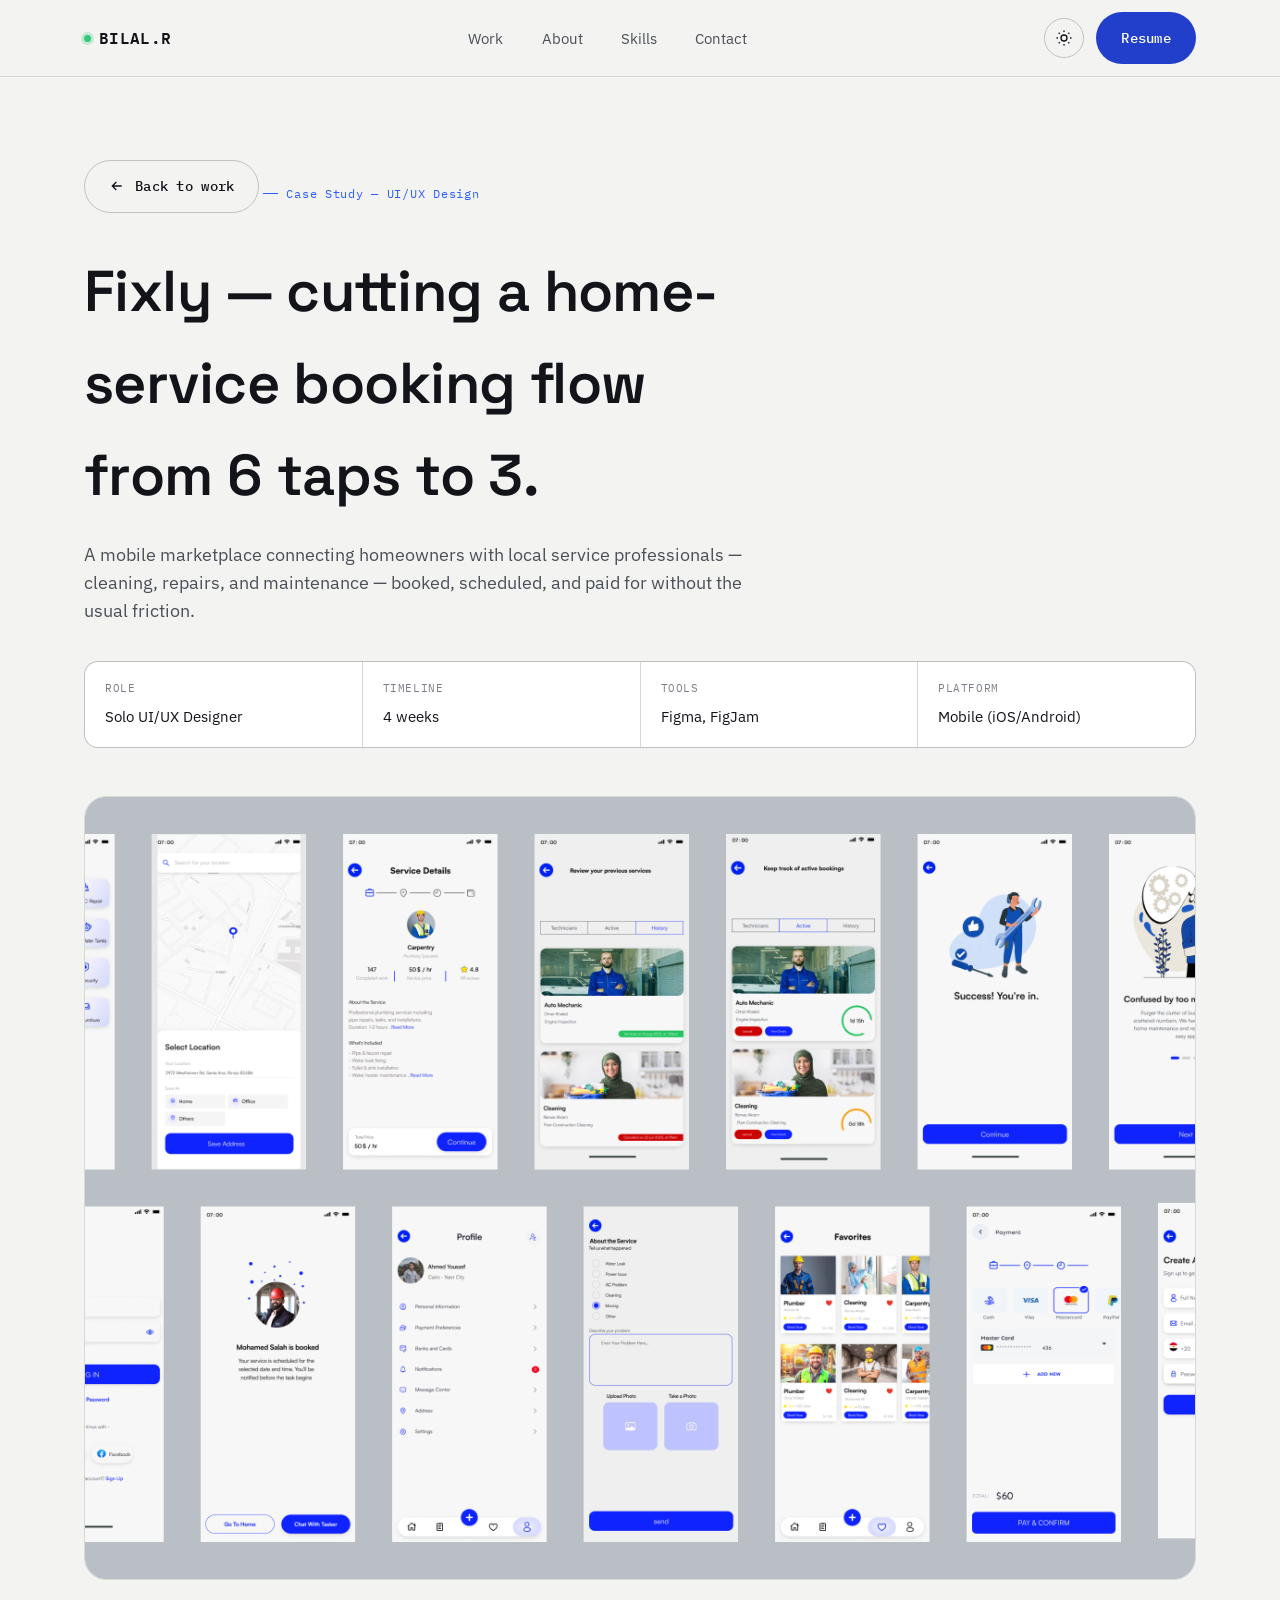
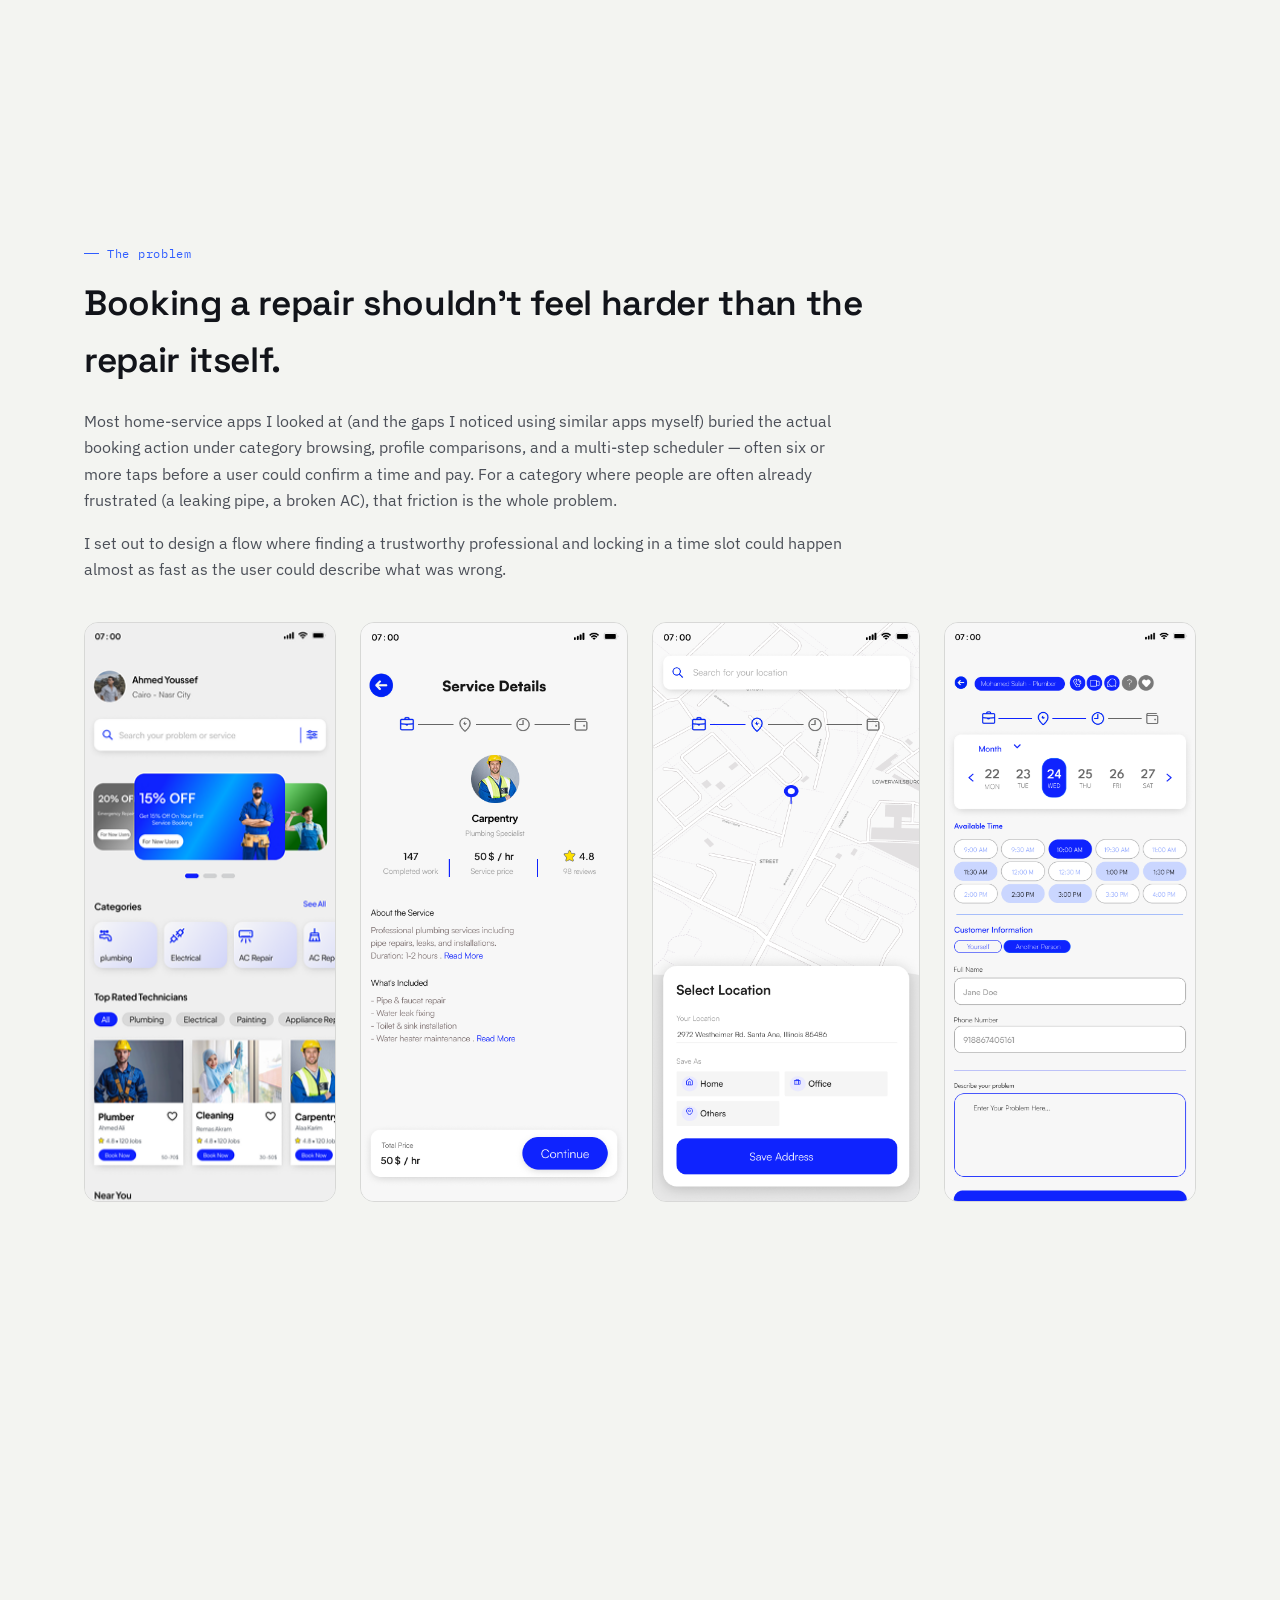
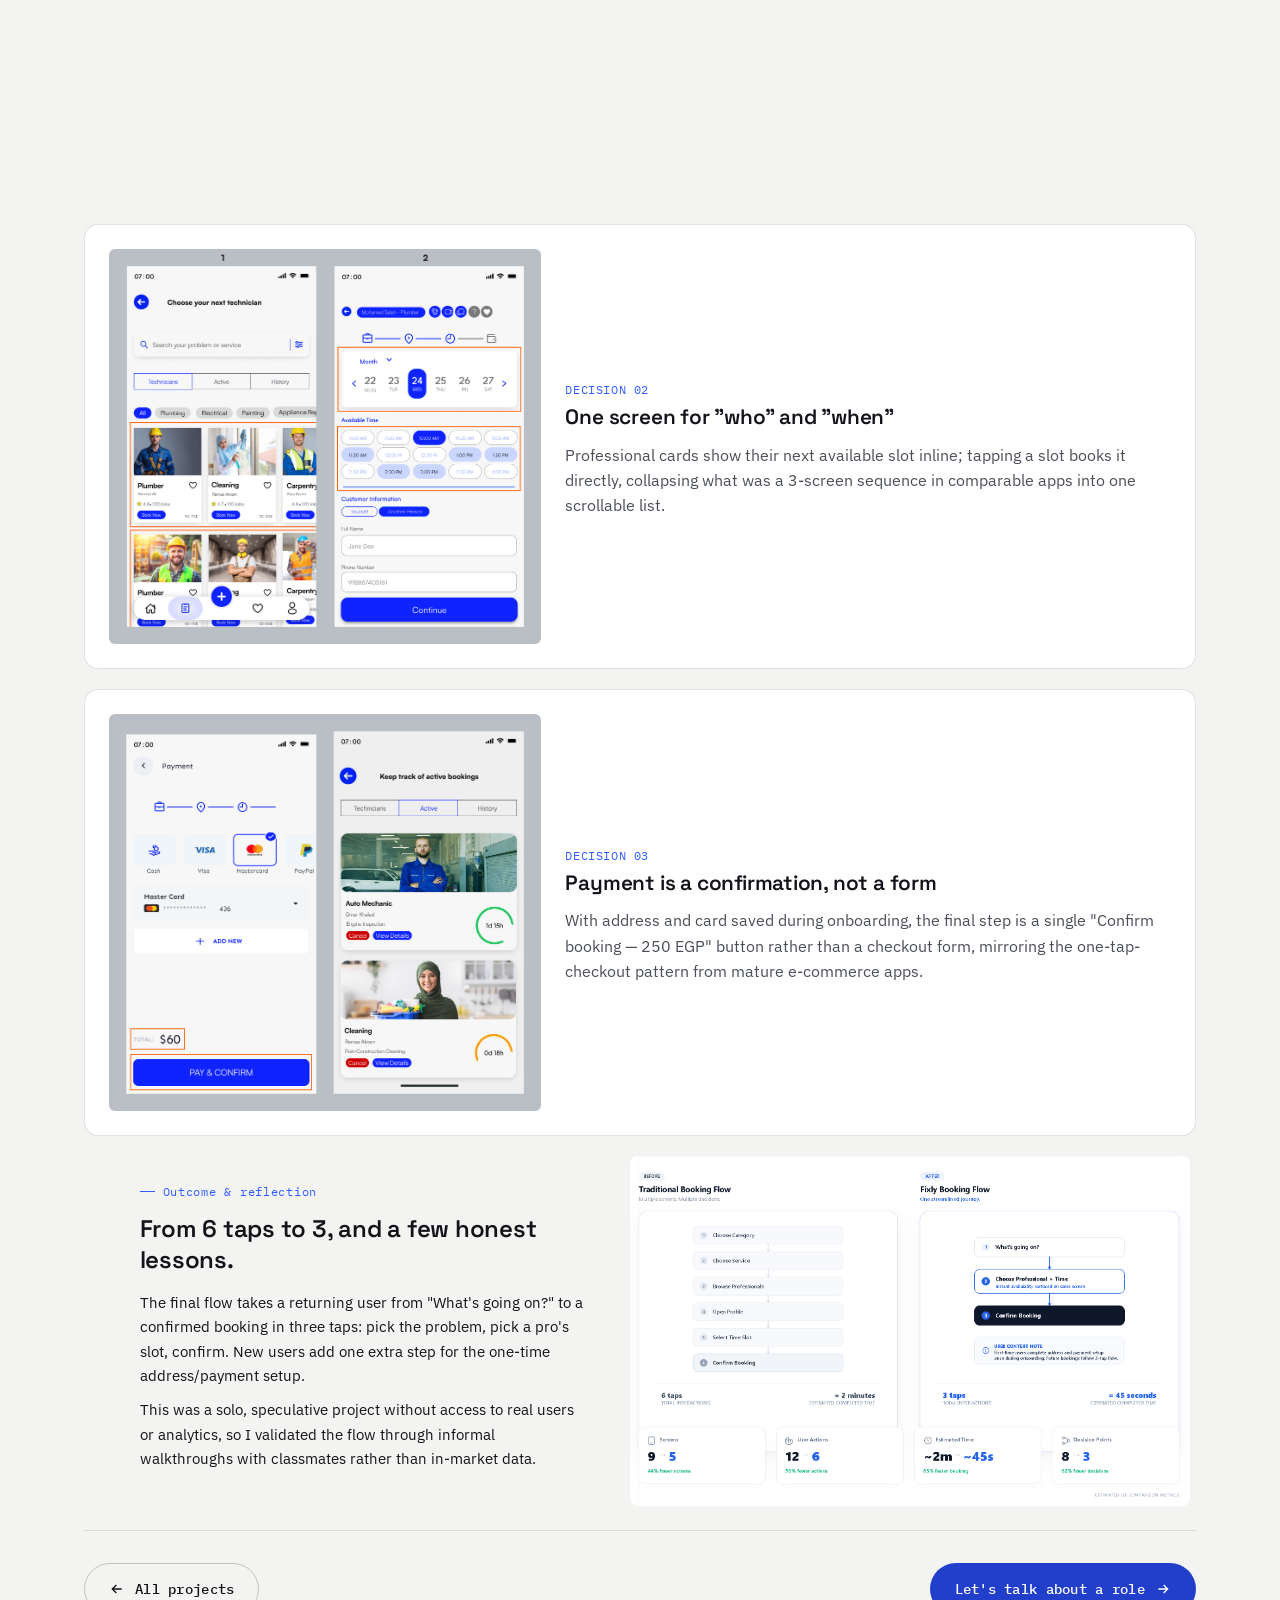
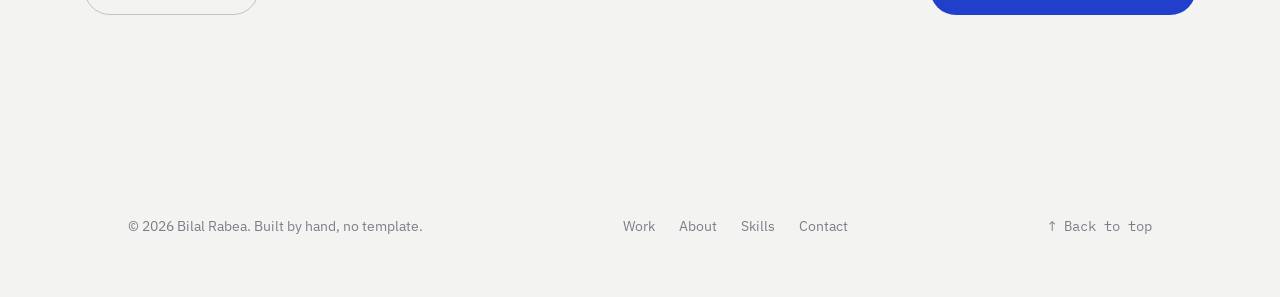
==== case-study-fixly.html @ bd43d0dd "add file portfolio web ui ux" ====
<!DOCTYPE html>
<html lang="en">
<head>
<meta charset="UTF-8" />
<meta name="viewport" content="width=device-width, initial-scale=1" />
<title>Fixly — Case Study — Bilal Rabea</title>
<meta name="description" content="Case study: Fixly, an on-demand home services marketplace app. Problem, process, key decisions, and outcome." />
<link rel="stylesheet" href="css/styles.css" />
</head>
<body>
<a class="skip-link" href="#main">Skip to content</a>

<header class="site-header">
  <div class="container">
    <a href="index.html" class="brand"><span class="dot" aria-hidden="true"></span>BILAL.R</a>
    <nav class="nav-links" aria-label="Primary">
      <a href="index.html#work">Work</a>
      <a href="index.html#about">About</a>
      <a href="index.html#skills">Skills</a>
      <a href="index.html#contact">Contact</a>
    </nav>
    <div class="header-actions">
      <button class="theme-toggle" data-theme-toggle type="button" aria-pressed="false" aria-label="Toggle dark mode">
        <svg class="icon-sun" viewBox="0 0 24 24" fill="none" stroke="currentColor" stroke-width="1.8"><circle cx="12" cy="12" r="4"/><path d="M12 2v2M12 20v2M4.9 4.9l1.4 1.4M17.7 17.7l1.4 1.4M2 12h2M20 12h2M4.9 19.1l1.4-1.4M17.7 6.3l1.4-1.4"/></svg>
        <svg class="icon-moon" viewBox="0 0 24 24" fill="none" stroke="currentColor" stroke-width="1.8"><path d="M21 12.8A9 9 0 1111.2 3a7 7 0 009.8 9.8z"/></svg>
      </button>
      <a class="btn btn-primary" href="assets/bilal-rabea-cv.pdf" download>Resume</a>
      <button class="menu-toggle" data-menu-toggle type="button" aria-expanded="false" aria-controls="mobile-menu" aria-label="Open menu">
        <svg viewBox="0 0 24 24" fill="none" stroke="currentColor" stroke-width="1.8"><path d="M4 7h16M4 12h16M4 17h16"/></svg>
      </button>
    </div>
  </div>
</header>

<div class="mobile-menu" id="mobile-menu" data-mobile-menu>
  <div class="mobile-menu-top">
    <span class="brand"><span class="dot" aria-hidden="true"></span>BILAL.R</span>
    <button class="theme-toggle" data-menu-close type="button" aria-label="Close menu">
      <svg viewBox="0 0 24 24" fill="none" stroke="currentColor" stroke-width="1.8"><path d="M6 6l12 12M18 6L6 18"/></svg>
    </button>
  </div>
  <nav class="mobile-menu-links" aria-label="Mobile">
    <a href="index.html#work">Work</a>
    <a href="index.html#about">About</a>
    <a href="index.html#skills">Skills</a>
    <a href="index.html#contact">Contact</a>
  </nav>
  <div class="mobile-menu-foot">Based in Mansoura, EG — open to remote</div>
</div>

<main id="main">
  <section class="cs-header section-pad">
    <div class="container">
      <a class="btn btn-ghost" href="index.html#work" style="margin-bottom:32px;">
        <svg viewBox="0 0 24 24" fill="none" stroke="currentColor" stroke-width="2" width="16" height="16"><path d="M19 12H5M11 18l-6-6 6-6"/></svg>
        Back to work
      </a>
      <span class="eyebrow">Case Study — UI/UX Design</span>
      <h1 style="font-size:clamp(2.2rem,5vw,3.6rem); max-width:18ch;">Fixly — cutting a home-service booking flow from 6 taps to 3.</h1>
      <p style="max-width:60ch; color:var(--color-ink-soft); font-size:1.1rem; margin-top:20px;">A mobile marketplace connecting homeowners with local service professionals — cleaning, repairs, and maintenance — booked, scheduled, and paid for without the usual friction.</p>

      <dl class="cs-meta-grid">
        <div class="cs-meta-item"><dt>Role</dt><dd>Solo UI/UX Designer</dd></div>
        <div class="cs-meta-item"><dt>Timeline</dt><dd>4 weeks</dd></div>
        <div class="cs-meta-item"><dt>Tools</dt><dd>Figma, FigJam</dd></div>
        <div class="cs-meta-item"><dt>Platform</dt><dd>Mobile (iOS/Android)</dd></div>
      </dl>

      <div class="cs-cover">
        <!-- IMAGE_02 — Fixly cover (reused from homepage) -->
        <img src="images/The Interface.png" alt="Fixly app cover — full flow overview mockup" data-image-id="Image_02" />
      </div>
    </div>
  </section>

  <section class="section-pad">
    <div class="container">
      <div class="cs-block" data-reveal>
        <span class="eyebrow">The problem</span>
        <h2>Booking a repair shouldn't feel harder than the repair itself.</h2>
        <p>Most home-service apps I looked at (and the gaps I noticed using similar apps myself) buried the actual booking action under category browsing, profile comparisons, and a multi-step scheduler — often six or more taps before a user could confirm a time and pay. For a category where people are often already frustrated (a leaking pipe, a broken AC), that friction is the whole problem.</p>
        <p>I set out to design a flow where finding a trustworthy professional and locking in a time slot could happen almost as fast as the user could describe what was wrong.</p>
      </div>
<!-- ---------------------------------------- -->
    <div class="cs-image-row cols-4 fixly-flow-row" data-reveal>
        
        <div class="scroll-shot">
          <div class="scroll-shot-frame" data-scroll-hint>
            <img src="images/Home.png" alt="Fixly onboarding screen" data-image-id="Image_03" />
          </div>
          <div class="scroll-hand" aria-hidden="true">
            <svg viewBox="0 0 24 24" fill="none" stroke="currentColor" stroke-width="1.8">
              <path d="M9 11.5V6a1.5 1.5 0 013 0v5"/><path d="M12 11V4.5a1.5 1.5 0 013 0V11"/><path d="M15 11.2V6.5a1.5 1.5 0 013 0V14c0 4-2.5 7-6.5 7-3 0-4.3-1-5.7-2.8L3.4 14.6a1.4 1.4 0 012-2L7 14"/>
            </svg>
          </div>
        </div>

        <img src="images/Service 1.png" alt="Fixly home screen with service categories" data-image-id="Image_04" />

        <img src="images/maps.png" alt="Fixly booking and scheduling screen" data-image-id="Image_05" />

        <div class="scroll-shot">
          <div class="scroll-shot-frame" data-scroll-hint>
            <img src="images/Service 3.png" alt="Fixly payment confirmation screen" data-image-id="Image_06" />
          </div>
          <div class="scroll-hand" aria-hidden="true">
            <svg viewBox="0 0 24 24" fill="none" stroke="currentColor" stroke-width="1.8">
              <path d="M9 11.5V6a1.5 1.5 0 013 0v5"/><path d="M12 11V4.5a1.5 1.5 0 013 0V11"/><path d="M15 11.2V6.5a1.5 1.5 0 013 0V14c0 4-2.5 7-6.5 7-3 0-4.3-1-5.7-2.8L3.4 14.6a1.4 1.4 0 012-2L7 14"/>
            </svg>
          </div>
        </div>

      </div>
<!-- --------------------------------------- -->
 
      <div class="cs-block" data-reveal>
        <span class="eyebrow">Key decisions</span>
        <h2>Three choices that shaped the final flow.</h2>
      </div>

      <div class="decision-card" data-reveal>
        <!-- IMAGE_04 reused — Fixly home/service list -->
        <img src="images/Problem.png" alt="Fixly category-first home screen" data-image-id="Image_04" />
        <div>
          <span class="decision-label">Decision 01</span>
          <h3 style="font-size:1.3rem; margin-bottom:8px;">Lead with the problem, not the category tree</h3>
          <p style="color:var(--color-ink-soft); font-size:0.98rem;">The home screen opens with "What's going on?" — a short list of the top real-world problems (leak, AC, electrical) rather than an abstract service-category grid, since users searching for help rarely think in the marketplace's own taxonomy.</p>
        </div>
      </div>

      <div class="decision-card" data-reveal>
        <!-- IMAGE_05 reused — Fixly booking flow -->
        <img src="images/choose.png" alt="Fixly combined professional and time-slot screen" data-image-id="Image_05" />
        <div>
          <span class="decision-label">Decision 02</span>
          <h3 style="font-size:1.3rem; margin-bottom:8px;">One screen for "who" and "when"</h3>
          <p style="color:var(--color-ink-soft); font-size:0.98rem;">Professional cards show their next available slot inline; tapping a slot books it directly, collapsing what was a 3-screen sequence in comparable apps into one scrollable list.</p>
        </div>
      </div>

      <div class="decision-card" data-reveal>
        <!-- IMAGE_06 reused — Fixly payment -->
        <img src="images/Booking.png" alt="Fixly saved-payment one-tap confirmation screen" data-image-id="Image_06" />
        <div>
          <span class="decision-label">Decision 03</span>
          <h3 style="font-size:1.3rem; margin-bottom:8px;">Payment is a confirmation, not a form</h3>
          <p style="color:var(--color-ink-soft); font-size:0.98rem;">With address and card saved during onboarding, the final step is a single "Confirm booking — 250 EGP" button rather than a checkout form, mirroring the one-tap-checkout pattern from mature e-commerce apps.</p>
        </div>
      </div>
      <!-- ------------------------------------------>
 <!-- Unified container for both text and image -->
<div class="cs-unified-scroll-section" data-reveal>
  <div class="cs-scroll-wrapper">
    
    <!-- Text Block -->
    <div class="cs-text-content">
      <span class="eyebrow">Outcome &amp; reflection</span>
      <h2>From 6 taps to 3, and a few honest lessons.</h2>
      <p>The final flow takes a returning user from "What's going on?" to a confirmed booking in three taps: pick the problem, pick a pro's slot, confirm. New users add one extra step for the one-time address/payment setup.</p>
      <p>This was a solo, speculative project without access to real users or analytics, so I validated the flow through informal walkthroughs with classmates rather than in-market data.</p>
    </div>

    <!-- Image Block -->
    <div class="cs-image-content">
      <img src="images/Screenshot 2026-07-17 234951.png" alt="Fixly flow redesign" />
    </div>

  </div>
</div>
<!-- ------------------------------------------------------- -->
      <div class="cs-next">
        <a class="btn btn-ghost" href="index.html#work">
          <svg viewBox="0 0 24 24" fill="none" stroke="currentColor" stroke-width="2" width="16" height="16"><path d="M19 12H5M11 18l-6-6 6-6"/></svg>
          All projects
        </a>
        <a class="btn btn-primary" href="index.html#contact">Let's talk about a role
          <svg viewBox="0 0 24 24" fill="none" stroke="currentColor" stroke-width="2" width="16" height="16"><path d="M5 12h14M13 6l6 6-6 6"/></svg>
        </a>
      </div>
    </div>
  </section>
</main>

<footer class="site-footer">
  <div class="container footer-inner">
    <span>© <span data-year></span> Bilal Rabea. Built by hand, no template.</span>
    <div class="footer-links">
      <a href="index.html#work">Work</a>
      <a href="index.html#about">About</a>
      <a href="index.html#skills">Skills</a>
      <a href="index.html#contact">Contact</a>
    </div>
    <a class="back-to-top" href="#top">↑ Back to top</a>
  </div>
</footer>

<script src="js/script.js"></script>
</body>
</html>
---- css/styles.css ----
/* ==========================================================================
   BILAL RABEA — PORTFOLIO DESIGN SYSTEM
   Direction: "Schematic / Spec Sheet" — engineering precision meets product
   design polish. Signature element: the left-edge "trace" (a PCB-inspired
   scroll progress line with section nodes) that literally connects the
   engineering identity to the navigation mechanism.
   ========================================================================== */

/* -------------------------------- Fonts ---------------------------------- */
@import url('https://fonts.googleapis.com/css2?family=Space+Grotesk:wght@400;500;600;700&family=IBM+Plex+Sans:ital,wght@0,400;0,500;0,600;0,700;1,400&family=IBM+Plex+Mono:wght@400;500;600&display=swap');

/* ------------------------------- Tokens ----------------------------------
   Color: paper / ink / accent (single confident accent, used deliberately)
   Type:  Space Grotesk (display) + IBM Plex Sans (body) + IBM Plex Mono
          (labels, meta, data — a deliberate nod to the engineering side)
---------------------------------------------------------------------------- */
:root{
  /* -- light (default) -- */
  --color-paper: #F3F4F1;
  --color-surface: #FFFFFF;
  --color-surface-sunken: #EAEBE7;
  --color-ink: #12141A;
  --color-ink-soft: #4B4F58;
  --color-ink-faint: #7B7F87;
  --color-line: rgba(18, 20, 26, 0.12);
  --color-line-strong: rgba(18, 20, 26, 0.22);
  --color-accent: #2F5DFF;
  --color-accent-strong: #223FCC;
  --color-accent-tint: #E7ECFF;
  --color-led: #34C77A;

  --shadow-card: 0 1px 2px rgba(18,20,26,0.04), 0 10px 30px -12px rgba(18,20,26,0.12);
  --shadow-card-hover: 0 1px 2px rgba(18,20,26,0.05), 0 24px 48px -16px rgba(18,20,26,0.20);

  --font-display: 'Space Grotesk', 'Segoe UI', sans-serif;
  --font-body: 'IBM Plex Sans', 'Segoe UI', sans-serif;
  --font-mono: 'IBM Plex Mono', ui-monospace, monospace;

  --radius-sm: 6px;
  --radius-md: 14px;
  --radius-lg: 22px;

  --container-max: 1240px;
  --edge-pad: clamp(20px, 5vw, 64px);
  --trace-offset: 40px;

  --ease-standard: cubic-bezier(.22,.61,.36,1);
  --dur-fast: 160ms;
  --dur-med: 320ms;
  --dur-slow: 560ms;

  color-scheme: light;
}

html[data-theme="dark"]{
  --color-paper: #101215;
  --color-surface: #1A1D22;
  --color-surface-sunken: #15171B;
  --color-ink: #F2F3F1;
  --color-ink-soft: #B7BAC1;
  --color-ink-faint: #7D818A;
  --color-line: rgba(242, 243, 241, 0.12);
  --color-line-strong: rgba(242, 243, 241, 0.22);
  --color-accent: #6E8CFF;
  --color-accent-strong: #8CA3FF;
  --color-accent-tint: #1D2444;
  --color-led: #4ADE94;
  --shadow-card: 0 1px 2px rgba(0,0,0,0.3), 0 10px 30px -12px rgba(0,0,0,0.55);
  --shadow-card-hover: 0 1px 2px rgba(0,0,0,0.4), 0 24px 48px -16px rgba(0,0,0,0.7);
  color-scheme: dark;
}

/* ------------------------------- Reset ------------------------------------ */
*, *::before, *::after{ box-sizing: border-box; }
html{ scroll-behavior: smooth; }
body{
  margin: 0;
  background: var(--color-paper);
  color: var(--color-ink);
  font-family: var(--font-body);
  font-size: 16px;
  line-height: 1.6;
  -webkit-font-smoothing: antialiased;
  transition: background var(--dur-med) var(--ease-standard), color var(--dur-med) var(--ease-standard);
}
img{ max-width: 100%; display: block; }
a{ color: inherit; text-decoration: none; }
ul{ list-style: none; margin: 0; padding: 0; }
h1,h2,h3,h4{ font-family: var(--font-display); margin: 0; font-weight: 600; letter-spacing: -0.01em; }
p{ margin: 0; }
button{ font-family: inherit; cursor: pointer; }

@media (prefers-reduced-motion: reduce){
  html{ scroll-behavior: auto; }
  *, *::before, *::after{
    animation-duration: 0.001ms !important;
    animation-iteration-count: 1 !important;
    transition-duration: 0.001ms !important;
    scroll-behavior: auto !important;
  }
}

/* Visible keyboard focus everywhere (accessibility floor) */
:focus-visible{
  outline: 2px solid var(--color-accent);
  outline-offset: 3px;
  border-radius: 4px;
}

.skip-link{
  position: absolute;
  left: 12px; top: -60px;
  background: var(--color-ink);
  color: var(--color-paper);
  padding: 10px 16px;
  border-radius: var(--radius-sm);
  z-index: 999;
  transition: top var(--dur-fast) var(--ease-standard);
}
.skip-link:focus{ top: 12px; }

.visually-hidden{
  position: absolute; width: 1px; height: 1px;
  overflow: hidden; clip: rect(0,0,0,0); white-space: nowrap;
}

/* ------------------------------ Layout ------------------------------------ */
.container{
  max-width: var(--container-max);
  margin-inline: auto;
  padding-inline: var(--edge-pad);
}
section{ position: relative; }
.section-pad{ padding-block: clamp(64px, 10vw, 128px); }

.eyebrow{
  font-family: var(--font-mono);
  font-size: 0.8rem;
  letter-spacing: 0.06em;
  color: var(--color-accent);
  display: inline-flex;
  align-items: center;
  gap: 8px;
  margin-bottom: 18px;
}
.eyebrow::before{ content: ""; width: 18px; height: 1px; background: var(--color-accent); display: inline-block; }

.section-head{
  display: flex;
  justify-content: space-between;
  align-items: flex-end;
  gap: 24px;
  margin-bottom: clamp(36px, 6vw, 64px);
  flex-wrap: wrap;
}
.section-head h2{ font-size: clamp(1.9rem, 3.4vw, 2.75rem); max-width: 20ch; }
.section-head .section-sub{ max-width: 44ch; color: var(--color-ink-soft); font-size: 1.02rem; }

hr.hairline{
  border: none;
  border-top: 1px solid var(--color-line);
  margin: 0;
}

/* ------------------------------ Buttons ------------------------------------ */
.btn{
  display: inline-flex;
  align-items: center;
  gap: 10px;
  padding: 14px 24px;
  border-radius: 999px;
  font-family: var(--font-mono);
  font-size: 0.88rem;
  font-weight: 500;
  letter-spacing: 0.02em;
  border: 1px solid transparent;
  transition: transform var(--dur-fast) var(--ease-standard), background var(--dur-fast), box-shadow var(--dur-fast), border-color var(--dur-fast);
  white-space: nowrap;
}
.btn:active{ transform: scale(0.97); }
.btn-primary{
  background: var(--color-accent-strong);
  color: #fff;
}
.btn-primary:hover{ background: var(--color-accent); box-shadow: 0 8px 24px -8px var(--color-accent); }
.btn-ghost{
  background: transparent;
  border-color: var(--color-line-strong);
  color: var(--color-ink);
}
.btn-ghost:hover{ border-color: var(--color-ink); background: var(--color-surface); }
.btn svg{ width: 16px; height: 16px; }

/* ------------------------------ Header / Nav ------------------------------- */
.site-header{
  position: fixed;
  inset-inline: 0;
  top: 0;
  z-index: 100;
  background: color-mix(in srgb, var(--color-paper) 82%, transparent);
  backdrop-filter: blur(14px) saturate(140%);
  border-bottom: 1px solid var(--color-line);
}
.site-header .container{
  display: flex;
  align-items: center;
  justify-content: space-between;
  height: 76px;
}
.brand{
  font-family: var(--font-mono);
  font-weight: 600;
  font-size: 1rem;
  letter-spacing: 0.02em;
  display: flex;
  align-items: center;
  gap: 8px;
}
.brand .dot{ width: 7px; height: 7px; border-radius: 50%; background: var(--color-led); box-shadow: 0 0 0 3px color-mix(in srgb, var(--color-led) 25%, transparent); }

.nav-links{
  display: flex;
  gap: clamp(20px, 3vw, 40px);
  font-size: 0.95rem;
}
.nav-links a{
  position: relative;
  padding-block: 6px;
  color: var(--color-ink-soft);
  transition: color var(--dur-fast);
}
.nav-links a::after{
  content: "";
  position: absolute; left: 0; right: 100%; bottom: 0;
  height: 1px; background: var(--color-ink);
  transition: right var(--dur-med) var(--ease-standard);
}
.nav-links a:hover{ color: var(--color-ink); }
.nav-links a:hover::after{ right: 0; }
.nav-links a[aria-current="page"]{ color: var(--color-ink); }

.header-actions{ display: flex; align-items: center; gap: 12px; }

.theme-toggle{
  width: 40px; height: 40px;
  display: grid; place-items: center;
  border-radius: 50%;
  border: 1px solid var(--color-line-strong);
  background: transparent;
  color: var(--color-ink);
  transition: background var(--dur-fast), border-color var(--dur-fast);
}
.theme-toggle:hover{ background: var(--color-surface); border-color: var(--color-ink); }
.theme-toggle svg{ width: 18px; height: 18px; }
.theme-toggle .icon-moon{ display: none; }
html[data-theme="dark"] .theme-toggle .icon-sun{ display: none; }
html[data-theme="dark"] .theme-toggle .icon-moon{ display: block; }

.menu-toggle{
  display: none;
  width: 44px; height: 44px;
  border-radius: 50%;
  border: 1px solid var(--color-line-strong);
  background: transparent;
  align-items: center; justify-content: center;
}
.menu-toggle svg{ width: 20px; height: 20px; }

/* Mobile full-screen overlay menu */
.mobile-menu{
  position: fixed; inset: 0;
  background: var(--color-paper);
  z-index: 150;
  display: flex;
  flex-direction: column;
  padding: 28px var(--edge-pad);
  transform: translateY(-8px);
  opacity: 0;
  pointer-events: none;
  transition: opacity var(--dur-med) var(--ease-standard), transform var(--dur-med) var(--ease-standard);
}
.mobile-menu.is-open{ opacity: 1; transform: translateY(0); pointer-events: auto; }
.mobile-menu-top{ display: flex; justify-content: space-between; align-items: center; height: 48px; }
.mobile-menu-links{ margin-top: 12vh; display: flex; flex-direction: column; gap: 8px; }
.mobile-menu-links a{
  font-family: var(--font-display);
  font-size: clamp(2rem, 9vw, 3rem);
  font-weight: 600;
  padding-block: 10px;
  border-bottom: 1px solid var(--color-line);
}
.mobile-menu-foot{ margin-top: auto; color: var(--color-ink-faint); font-family: var(--font-mono); font-size: 0.85rem; }

/* ------------------------------ Trace (signature element) ------------------ */
.trace{
  position: fixed;
  left: 28px;
  top: 96px;
  bottom: 40px;
  width: 2px;
  z-index: 60;
  display: block;
}
.trace-track{
  position: absolute; inset: 0;
  background: var(--color-line);
  border-radius: 2px;
}
.trace-fill{
  position: absolute; top: 0; left: 0; right: 0;
  height: 0%;
  background: var(--color-accent);
  border-radius: 2px;
  transition: height 60ms linear;
}
.trace-node{
  position: absolute;
  left: 50%;
  width: 9px; height: 9px;
  border-radius: 50%;
  background: var(--color-paper);
  border: 2px solid var(--color-line-strong);
  transform: translate(-50%, -50%);
  transition: border-color var(--dur-fast), background var(--dur-fast), transform var(--dur-fast);
}
.trace-node.is-active{
  border-color: var(--color-accent);
  background: var(--color-accent);
  transform: translate(-50%, -50%) scale(1.3);
}
.trace-node .trace-label{
  position: absolute;
  left: 16px; top: 50%;
  transform: translateY(-50%);
  font-family: var(--font-mono);
  font-size: 0.7rem;
  color: var(--color-ink-faint);
  white-space: nowrap;
  opacity: 0;
  transition: opacity var(--dur-fast);
}
.trace-node.is-active .trace-label{ opacity: 1; color: var(--color-accent); }

@media (max-width: 1023px){ .trace{ display: none; } }

/* ------------------------------ Hero ---------------------------------------- */
.hero{
  padding-top: clamp(140px, 20vw, 200px);
  padding-bottom: clamp(64px, 8vw, 96px);
  background-image:
    linear-gradient(var(--color-line) 1px, transparent 1px),
    linear-gradient(90deg, var(--color-line) 1px, transparent 1px);
  background-size: 56px 56px;
  background-position: center -1px;
  -webkit-mask-image: linear-gradient(to bottom, black 0%, black 65%, transparent 100%);
          mask-image: linear-gradient(to bottom, black 0%, black 65%, transparent 100%);
}
.hero-grid{
  display: grid;
  grid-template-columns: 1.4fr 1fr;
  gap: clamp(32px, 6vw, 80px);
  align-items: center;
}
.hero-eyebrow{ display:flex; align-items:center; gap:10px; margin-bottom: 20px; }
.status-chip{
  display: inline-flex; align-items: center; gap: 8px;
  font-family: var(--font-mono);
  font-size: 0.78rem;
  color: var(--color-ink-soft);
  background: var(--color-surface);
  border: 1px solid var(--color-line);
  padding: 6px 12px 6px 10px;
  border-radius: 999px;
}
.status-chip .dot{ width: 7px; height: 7px; border-radius: 50%; background: var(--color-led); }
.status-chip .dot{ animation: pulse 2.4s ease-in-out infinite; }
@keyframes pulse{ 0%,100%{ box-shadow: 0 0 0 0 color-mix(in srgb, var(--color-led) 45%, transparent);} 50%{ box-shadow: 0 0 0 6px transparent; } }

.hero h1{
  font-size: clamp(2.6rem, 6vw, 4.6rem);
  line-height: 1.04;
  margin-block: 22px 18px;
}
.hero h1 .accent{ color: var(--color-accent); }
.hero-role{
  font-family: var(--font-mono);
  font-size: clamp(1rem, 1.6vw, 1.15rem);
  color: var(--color-ink-soft);
  margin-bottom: 22px;
}
.hero-desc{
  font-size: 1.08rem;
  color: var(--color-ink-soft);
  max-width: 52ch;
  margin-bottom: 34px;
}
.hero-ctas{ display: flex; gap: 14px; flex-wrap: wrap; }

.hero-portrait{
  position: relative;
  border-radius: var(--radius-lg);
  overflow: hidden;
  aspect-ratio: 4 / 5;
  background: var(--color-surface-sunken);
  border: 1px solid var(--color-line);
  box-shadow: var(--shadow-card);
}
.hero-portrait img{ width: 100%; height: 100%; object-fit: cover; }
.hero-badge{
  position: absolute; left: 16px; bottom: 16px; right: 16px;
  background: color-mix(in srgb, var(--color-surface) 88%, transparent);
  backdrop-filter: blur(8px);
  border: 1px solid var(--color-line);
  border-radius: var(--radius-md);
  padding: 12px 14px;
  font-family: var(--font-mono);
  font-size: 0.78rem;
  color: var(--color-ink-soft);
  display: flex;
  justify-content: space-between;
  gap: 8px;
}
.hero-badge strong{ color: var(--color-ink); font-weight: 600; }

/* ------------------------------ Stats strip --------------------------------- */
.stats-strip{
  border-top: 1px solid var(--color-line);
  border-bottom: 1px solid var(--color-line);
}
.stats-grid{
  display: grid;
  grid-template-columns: repeat(4, 1fr);
}
.stat{
  padding: 28px var(--edge-pad);
  border-left: 1px solid var(--color-line);
}
.stat:first-child{ border-left: none; padding-left: var(--edge-pad); }
.stat .stat-num{ font-family: var(--font-display); font-size: clamp(1.5rem, 2.4vw, 2.1rem); font-weight: 600; }
.stat .stat-label{ font-family: var(--font-mono); font-size: 0.76rem; color: var(--color-ink-faint); margin-top: 6px; letter-spacing: 0.02em; }

@media (max-width: 768px){
  .stats-grid{ grid-template-columns: repeat(2, 1fr); }
  .stat{ border-left: none; border-top: 1px solid var(--color-line); padding-inline: var(--edge-pad); }
  .stat:nth-child(odd){ border-right: 1px solid var(--color-line); }
  .stat:first-child, .stat:nth-child(2){ border-top: none; }
}

/* ------------------------------ About ---------------------------------------- */
.about-grid{
  display: grid;
  grid-template-columns: 1.3fr 1fr;
  gap: clamp(32px, 6vw, 72px);
  align-items: start;
}
.about-lede{ font-size: clamp(1.25rem, 2vw, 1.55rem); font-family: var(--font-display); font-weight: 500; line-height: 1.35; margin-bottom: 24px; }
.about-body p + p{ margin-top: 16px; }
.about-body{ color: var(--color-ink-soft); font-size: 1.02rem; max-width: 60ch; }
.about-body strong{ color: var(--color-ink); font-weight: 600; }

.spec-card{
  border: 1px solid var(--color-line);
  border-radius: var(--radius-md);
  background: var(--color-surface);
  overflow: hidden;
}
.spec-row{
  display: flex;
  justify-content: space-between;
  gap: 12px;
  padding: 16px 20px;
  border-top: 1px solid var(--color-line);
  font-size: 0.92rem;
}
.spec-row:first-child{ border-top: none; }
.spec-row dt{ font-family: var(--font-mono); color: var(--color-ink-faint); font-size: 0.78rem; text-transform: uppercase; letter-spacing: 0.04em; padding-top: 2px; }
.spec-row dd{ margin: 0; text-align: right; max-width: 60%; }

/* ------------------------------ Skills --------------------------------------- */
.skills-grid{
  display: grid;
  grid-template-columns: repeat(4, 1fr);
  gap: 1px;
  background: var(--color-line);
  border: 1px solid var(--color-line);
  border-radius: var(--radius-md);
  overflow: hidden;
}
.skill-card{ background: var(--color-surface); padding: 28px 24px; }
.skill-card h3{
  font-family: var(--font-mono);
  font-size: 0.82rem;
  text-transform: uppercase;
  letter-spacing: 0.04em;
  color: var(--color-accent);
  margin-bottom: 18px;
}
.chip-list{ display: flex; flex-wrap: wrap; gap: 8px; }
.chip{
  font-size: 0.86rem;
  padding: 7px 12px;
  border-radius: 999px;
  border: 1px solid var(--color-line-strong);
  color: var(--color-ink-soft);
  background: var(--color-paper);
}
@media (max-width: 900px){ .skills-grid{ grid-template-columns: repeat(2, 1fr); } }
@media (max-width: 560px){ .skills-grid{ grid-template-columns: 1fr; } }

/* ------------------------------ Work / Projects ------------------------------- */
.featured-project{
  display: grid;
  grid-template-columns: 1.1fr 0.9fr;
  gap: clamp(24px, 4vw, 56px);
  align-items: center;
  border: 1px solid var(--color-line);
  border-radius: var(--radius-lg);
  padding: clamp(24px, 3vw, 40px);
  background: var(--color-surface);
  margin-bottom: clamp(48px, 6vw, 80px);
  box-shadow: var(--shadow-card);
  transition: box-shadow var(--dur-med) var(--ease-standard);
}
.featured-project:hover{ box-shadow: var(--shadow-card-hover); }
.featured-media{ border-radius: var(--radius-md); overflow: hidden; aspect-ratio: 316/563; max-height: 560px; background: #0a0e1a; margin-inline: auto; }
.featured-media img{ width: 100%; height: 100%; object-fit: cover; transition: transform var(--dur-slow) var(--ease-standard); }
.featured-project:hover .featured-media img{ transform: scale(1.035); }
.featured-tag{ font-family: var(--font-mono); font-size: 0.78rem; color: var(--color-accent); margin-bottom: 12px; display:block; }
.featured-project h3{ font-size: clamp(1.5rem, 2.6vw, 2.1rem); margin-bottom: 12px; }
.featured-project p.desc{ color: var(--color-ink-soft); margin-bottom: 20px; max-width: 48ch; }
.meta-row{ display: flex; flex-wrap: wrap; gap: 8px 10px; margin-bottom: 24px; }

.project-grid{
  display: grid;
  grid-template-columns: repeat(2, 1fr);
  gap: 28px;
}
---------------
.project-card{
  border: 1px solid var(--color-line);
  border-radius: var(--radius-md);
  overflow: hidden;
  background: var(--color-surface);
  transition: box-shadow var(--dur-med) var(--ease-standard), transform var(--dur-med) var(--ease-standard);
}

--------------------
.project-card:hover{ box-shadow: var(--shadow-card-hover); transform: translateY(-3px); }
.project-media{ aspect-ratio: 16/11; overflow: hidden; background: var(--color-surface-sunken); }
.project-media img{ width: 100%; height: 100%; object-fit: cover; transition: transform var(--dur-slow) var(--ease-standard); }
.project-card:hover .project-media img{ transform: scale(1.05); }
.project-body{ padding: 22px 24px 26px; }
.project-body .featured-tag{ margin-bottom: 8px; }
.project-body h4{ font-size: 1.2rem; margin-bottom: 8px; }
.project-body p{ color: var(--color-ink-soft); font-size: 0.95rem; margin-bottom: 16px; }

details.project-details{ margin-top: 4px; }
details.project-details summary{
  list-style: none;
  cursor: pointer;
  font-family: var(--font-mono);
  font-size: 0.82rem;
  color: var(--color-accent);
  display: flex; align-items: center; gap: 8px;
  padding-top: 6px;
  border-top: 1px solid var(--color-line);
}
details.project-details summary::-webkit-details-marker{ display: none; }
details.project-details summary::after{ content: "+"; margin-left: auto; font-size: 1.1rem; transition: transform var(--dur-fast); }
details.project-details[open] summary::after{ transform: rotate(45deg); }
.details-inner{ padding-top: 18px; }
.details-inner .mini-grid{ display: grid; grid-template-columns: 1fr 1fr; gap: 16px; margin: 16px 0; }
.details-inner .mini-grid img{ border-radius: var(--radius-sm); border: 1px solid var(--color-line); }
.details-inner h5{ font-family: var(--font-mono); font-size: 0.76rem; text-transform: uppercase; color: var(--color-ink-faint); letter-spacing: 0.04em; margin: 16px 0 6px; }
.details-inner p{ color: var(--color-ink-soft); font-size: 0.94rem; }

@media (max-width: 900px){
  .featured-project{ grid-template-columns: 1fr; }
  .project-grid{ grid-template-columns: 1fr; }
}

/* ------------------------------ Explorations ---------------------------------- */
/* ------------------------------ Explorations ---------------------------------- */
.explore-grid{
  display: grid;
  grid-template-columns: repeat(4, 1fr);
  gap: 16px;
  align-items: start;              /* تحافظ على محاذاة الحافة العلوية لكل صف */
}
.explore-item{
  position: relative;
  border-radius: var(--radius-md);
  overflow: hidden;
  border: 1px solid var(--color-line);
  background: var(--color-surface-sunken);
  aspect-ratio: 4 / 3;             /* النسبة الافتراضية للصور العرضية الحالية */
}
.explore-item.portrait{
  aspect-ratio: 345 / 466;         /* تطابق أبعاد الصور الطولية الجديدة تماماً */
}
.explore-item img{
  width: 100%;
  height: 100%;
  object-fit: cover;
  transition: transform var(--dur-slow) var(--ease-standard);
  cursor: zoom-in;
}
.explore-item:hover img{ transform: scale(1.06); }
.explore-item .explore-caption{
  position: absolute; inset-inline: 0; bottom: 0;
  padding: 10px 12px;
  font-family: var(--font-mono);
  font-size: 0.72rem;
  color: #fff;
  background: linear-gradient(to top, rgba(0,0,0,0.55), transparent);
  opacity: 0;
  transition: opacity var(--dur-fast);
}
.explore-item:hover .explore-caption{ opacity: 1; }

@media (max-width: 900px){
  .explore-grid{ grid-template-columns: repeat(2, 1fr); }
}
@media (max-width: 540px){
  .explore-grid{ grid-template-columns: 1fr; }
}
.explore-item.tall{ grid-row: span 2; }
.explore-item img{ width: 100%; height: 100%; object-fit: cover; transition: transform var(--dur-slow) var(--ease-standard); cursor: zoom-in; }
.explore-item:hover img{ transform: scale(1.06); }
.explore-item .explore-caption{
  position: absolute; inset-inline: 0; bottom: 0;
  padding: 10px 12px;
  font-family: var(--font-mono);
  font-size: 0.72rem;
  color: #fff;
  background: linear-gradient(to top, rgba(0,0,0,0.55), transparent);
  opacity: 0;
  transition: opacity var(--dur-fast);
}
.explore-item:hover .explore-caption{ opacity: 1; }

@media (max-width: 900px){ .explore-grid{ grid-template-columns: repeat(2, 1fr); } }
@media (max-width: 540px){ .explore-grid{ grid-template-columns: 1fr; grid-auto-rows: 260px;} .explore-item.tall{ grid-row: span 1; } }

/* Lightbox */
.lightbox{
  position: fixed; inset: 0; z-index: 200;
  background: rgba(10,10,12,0.92);
  display: flex; align-items: center; justify-content: center;
  padding: 40px;
  opacity: 0; pointer-events: none;
  transition: opacity var(--dur-med) var(--ease-standard);
}
.lightbox.is-open{ opacity: 1; pointer-events: auto; }
.lightbox img{ max-width: min(900px, 90vw); max-height: 85vh; border-radius: var(--radius-md); object-fit: contain; }
.lightbox-close{
  position: absolute; top: 24px; right: 24px;
  width: 44px; height: 44px; border-radius: 50%;
  background: rgba(255,255,255,0.1); border: 1px solid rgba(255,255,255,0.25);
  color: #fff; display: grid; place-items: center;
}
.lightbox-caption{ position: absolute; bottom: 28px; left: 0; right: 0; text-align: center; color: #fff; font-family: var(--font-mono); font-size: 0.85rem; }

/* ------------------------------ Contact --------------------------------------- */
.contact-section{ background: var(--color-ink); color: var(--color-paper); border-radius: var(--radius-lg); margin-inline: var(--edge-pad); }
.contact-inner{ padding: clamp(48px, 8vw, 96px) clamp(24px, 6vw, 64px); }
.contact-inner .eyebrow{ color: var(--color-accent-strong); }
.contact-inner .eyebrow::before{ background: var(--color-accent-strong); }
.contact-headline{ font-size: clamp(2.2rem, 5vw, 4rem); max-width: 16ch; margin-bottom: 28px; }
.contact-mail{
  display: inline-flex; align-items: baseline; gap: 12px;
  font-family: var(--font-display);
  font-size: clamp(1.3rem, 3vw, 1.9rem);
  color: var(--color-paper);
  border-bottom: 2px solid color-mix(in srgb, var(--color-paper) 30%, transparent);
  padding-bottom: 6px;
  margin-bottom: 40px;
  transition: border-color var(--dur-fast), color var(--dur-fast);
}
.contact-mail:hover{ border-color: var(--color-accent-strong); color: var(--color-accent-strong); }
.contact-meta{ display: flex; flex-wrap: wrap; gap: 32px; margin-bottom: 40px; }
.contact-meta div{ font-size: 0.92rem; }
.contact-meta dt{ font-family: var(--font-mono); font-size: 0.72rem; text-transform: uppercase; letter-spacing: 0.05em; color: color-mix(in srgb, var(--color-paper) 55%, transparent); margin-bottom: 6px; }
.social-row{ display: flex; gap: 14px; flex-wrap: wrap; }
.social-row a{
  width: 44px; height: 44px; border-radius: 50%;
  border: 1px solid color-mix(in srgb, var(--color-paper) 25%, transparent);
  display: grid; place-items: center;
  transition: background var(--dur-fast), border-color var(--dur-fast);
}
.social-row a:hover{ background: var(--color-accent-strong); border-color: var(--color-accent-strong); }
.social-row svg{ width: 18px; height: 18px; }

/* ------------------------------ Footer ----------------------------------------- */
.site-footer{ padding: 40px var(--edge-pad) 60px; }
.footer-inner{ display: flex; justify-content: space-between; align-items: center; flex-wrap: wrap; gap: 16px; font-size: 0.86rem; color: var(--color-ink-faint); }
.footer-links{ display: flex; gap: 24px; }
.back-to-top{ font-family: var(--font-mono); }

/* ------------------------------ Case study page -------------------------------- */
.cs-header{ padding-top: clamp(120px, 16vw, 160px); }
.cs-meta-grid{
  display: grid; grid-template-columns: repeat(4, 1fr); gap: 1px;
  background: var(--color-line); border: 1px solid var(--color-line); border-radius: var(--radius-md); overflow: hidden;
  margin-top: 36px;
}
.cs-meta-item{ background: var(--color-surface); padding: 18px 20px; }
.cs-meta-item dt{ font-family: var(--font-mono); font-size: 0.7rem; text-transform: uppercase; color: var(--color-ink-faint); letter-spacing: 0.05em; margin-bottom: 6px; }
.cs-meta-item dd{ margin: 0; font-size: 0.96rem; }
@media (max-width: 800px){ .cs-meta-grid{ grid-template-columns: repeat(2, 1fr);} }

.cs-cover{ margin-top: 48px; border-radius: var(--radius-lg); overflow: hidden; border: 1px solid var(--color-line); }
.cs-cover img{ width: 100%; }

.cs-block{ max-width: 780px; }
.cs-block h2{ font-size: clamp(1.6rem, 3vw, 2.2rem); margin-bottom: 20px; }
.cs-block p{ color: var(--color-ink-soft); font-size: 1.03rem; }
.cs-block p + p{ margin-top: 16px; }
.cs-block ul{ margin-top: 16px; }
.cs-block li{ position: relative; padding-left: 22px; color: var(--color-ink-soft); margin-bottom: 10px; }
.cs-block li::before{ content: ""; position: absolute; left: 0; top: 0.6em; width: 8px; height: 1px; background: var(--color-accent); }

.cs-image-row{ display: grid; grid-template-columns: repeat(4, 1fr); gap: 16px; margin-block: 40px; }
.cs-image-row img{ border-radius: var(--radius-md); border: 1px solid var(--color-line); }
.cs-image-row.cols-2{ grid-template-columns: repeat(2, 1fr); }
@media (max-width: 900px){ .cs-image-row{ grid-template-columns: repeat(2, 1fr);} }
@media (max-width: 560px){ .cs-image-row{ grid-template-columns: 1fr;} }

.decision-card{
  border: 1px solid var(--color-line); border-radius: var(--radius-md);
  padding: 24px; background: var(--color-surface); margin-bottom: 20px;
  display: grid; grid-template-columns: 1fr 1.4fr; gap: 24px; align-items: center;
}
.decision-card img{ border-radius: var(--radius-sm); }
.decision-card .decision-label{ font-family: var(--font-mono); font-size: 0.72rem; color: var(--color-accent); text-transform: uppercase; letter-spacing: 0.05em; margin-bottom: 8px; }
@media (max-width: 700px){ .decision-card{ grid-template-columns: 1fr; } }

.cs-next{
  display: flex; justify-content: space-between; align-items: center;
  padding: 32px 0; border-top: 1px solid var(--color-line); margin-top: 24px; flex-wrap: wrap; gap: 16px;
}

/* ------------------------------ Reveal-on-scroll animation --------------------- */
[data-reveal]{
  opacity: 0;
  transform: translateY(18px);
  transition: opacity var(--dur-slow) var(--ease-standard), transform var(--dur-slow) var(--ease-standard);
}
[data-reveal].is-visible{ opacity: 1; transform: translateY(0); }

/* ------------------------------ Responsive: hero/about stacking ---------------- */
@media (max-width: 900px){
  .hero-grid{ grid-template-columns: 1fr; }
  .hero-portrait{ order: -1; max-width: 320px; margin-inline: auto; }
  .about-grid{ grid-template-columns: 1fr; }
  .nav-links{ display: none; }
  .menu-toggle{ display: flex; }
}
@media (min-width: 901px){
  .mobile-menu{ display: none; }
}
/* ------------------------------ Fixly Flow Alignment ------------------------------ */

/* الحاوية الرئيسية للشاشات الأربعة */
.cs-image-row.fixly-flow-row {
  display: flex !important;
  align-items: stretch !important; /* يجبر جميع العناصر (سواء صور أو حاويات) على أخذ نفس الارتفاع بالكامل */
  gap: var(--gap-md, 24px);
  height: 580px !important; /* الارتفاع الموحد الصارم لجميع الشاشات - يمكنك تعديله ليتناسب مع حجم الشاشة */
}

/* حاويات التمرير (الشاشة الأولى والرابعة) */
.fixly-flow-row .scroll-shot {
  position: relative;
  flex: 1;
  height: 100% !important; /* مطابقة ارتفاع الأب تماماً */
  border-radius: var(--radius-md);
  overflow: hidden;
  border: 1px solid var(--color-line);
  background: transparent;
}

/* إطار التمرير الداخلي */
.fixly-flow-row .scroll-shot-frame {
  position: absolute;
  top: 0; 
  left: 0; 
  right: 0; 
  bottom: 0;
  overflow-y: auto;
  overflow-x: hidden;
  -webkit-overflow-scrolling: touch;
  scrollbar-width: thin;
}

/* الصورة الطويلة القابلة للتمرير */
.fixly-flow-row .scroll-shot-frame img {
  width: 100% !important;
  height: auto !important; /* الحفاظ على أبعادها الطبيعية لتمرير مرن وبدون تشويه */
  display: block;
  border: none;
  border-radius: 0;
}

/* الشاشات الثابتة (الشاشة الثانية والثالثة) */
.fixly-flow-row img:not(.scroll-shot-frame img) {
  flex: 1;
  width: 100%;
  height: 100% !important; /* إجبار الصورة الثابتة على ملء كامل الارتفاع الموحد */
  object-fit: cover; /* يضمن عدم ترك أي فراغات بيضاء في الأعلى أو الأسفل ويحافظ على محاذاة الأطراف */
  border-radius: var(--radius-md);
  border: 1px solid var(--color-line);
  background: transparent;
  display: block;
}

/* حركة اليد الإرشادية */
.fixly-flow-row .scroll-hand {
  position: absolute;
  left: 50%;
  bottom: 12%;
  width: 30px; 
  height: 30px;
  color: #fff;
  transform: translateX(-50%);
  pointer-events: none;
  opacity: 0;
  filter: drop-shadow(0 2px 6px rgba(0,0,0,0.5));
  z-index: 2;
}

.fixly-flow-row .scroll-hand.is-animating {
  animation: scrollHint 1.6s ease-in-out 2;
}

@keyframes scrollHint {
  0%   { opacity: 0; transform: translate(-50%, 0); }
  15%  { opacity: 1; }
  55%  { opacity: 1; transform: translate(-50%, -26px); }
  75%  { opacity: 0; transform: translate(-50%, -26px); }
  100% { opacity: 0; transform: translate(-50%, 0); }
}
------------------------------------------
/* ==========================================================================
   Premium Decision Cards (Cohesive & Clean Layout)
   ========================================================================== */

/* زيادة المسافة قبل القسم بالكامل لإبعاد العنوان والكلام عما قبله بالأعلى */
.cs-section {
  margin-top: 120px !important; /* 👈 هنا للتحكم في بُعد القسم بالكامل عما قبله بالأعلى */
}

/* العنوان الرئيسي للقسم ومسافته المريحة */
.cs-section .cs-section-title {
  margin-bottom: 56px !important; /* مسافة تنفس ممتازة ومتناسقة */
}

/* الكارت الرئيسي (المربع المظلم الكبير) */
.decision-card.long-shot-card {
  display: flex !important;
  flex-direction: row !important;
  align-items: center !important;
  gap: 16px !important; /* 👈 تم تقليل المسافة هنا ليقترب الكلام جداً من صورة الهاتف داخل المربع */
  padding: 48px !important;
  background: var(--color-surface, #1e1e1e);
  border-radius: var(--radius-lg, 16px);
  border: 1px solid var(--color-line);
  margin-bottom: 40px;
  overflow: hidden; /* لمنع أي محتوى من الخروج خارج المربع الكبير */
  width: 100% !important;
}

/* حاوية التمرير للهاتف (إطار الموبايل) */
.decision-card .decision-scroll-shot {
  position: relative;
  width: 240px; /* العرض المثالي المناسب لواجهات الموبايل */
  height: 380px; /* الارتفاع المتناسق تماماً مع طول الفقرة النصية المجاورة */
  flex-shrink: 0;
  border-radius: var(--radius-md, 12px);
  border: 1px solid var(--color-line);
  background: var(--color-surface-sunken, #121212);
  
  /* تفعيل الـ overflow هنا يضمن أن يظهر السكرول على حدود الصورة داخل الهاتف فقط */
  overflow: hidden; 
  box-shadow: 0 20px 40px rgba(0, 0, 0, 0.3);
}

/* إطار العمل الداخلي للسكرول (مسؤول عن حركة الصورة وظهور السكرول فوقها مباشرة) */
.decision-card .decision-scroll-frame {
  position: absolute;
  top: 0; left: 0; right: 0; bottom: 0;
  overflow-y: scroll; /* إجبار ظهور شريط التمرير الرأسي فوق الصورة */
  overflow-x: hidden;
  -webkit-overflow-scrolling: touch;
  
  /* تنسيق السكرول لمتصفح فايرفوكس (نحيف ومدمج داخل الصورة) */
  scrollbar-width: thin;
  scrollbar-color: rgba(255, 255, 255, 0.35) rgba(0, 0, 0, 0.15);
}

/* تخصيص وتجميل شريط السكرول لمتصفحات كروم، سفاري، وإيدج ليظهر فوق الصورة بشكل جمالي */
.decision-card .decision-scroll-frame::-webkit-scrollbar {
  width: 6px; /* عرض نحيف ومثالي يظهر بوضوح فوق حافة الصورة اليمنى */
  display: block !important;
}

/* مجرى شريط السكرول (الخلفية النحيفة تحت الشريط المتحرك) */
.decision-card .decision-scroll-frame::-webkit-scrollbar-track {
  background: rgba(0, 0, 0, 0.15); /* خلفية داكنة شفافة جداً ومدمجة مع حافة الصورة */
  border-radius: 0 12px 12px 0; /* تطابق انحناء زاوية الموبايل اليمنى */
}

/* مقبض السكرول التفاعلي (الذي يتحرك مع التمرير) */
.decision-card .decision-scroll-frame::-webkit-scrollbar-thumb {
  background: rgba(255, 255, 255, 0.35); /* لون رمادي فاتح نصف شفاف يظهر بوضوح فوق الصورة الملونة */
  border: 1px solid rgba(0, 0, 0, 0.2); /* إطار داكن خفيف لمنحه تباين ووضوح ممتازين */
  border-radius: 10px;
  transition: background 0.2s ease;
}

/* تفاعل مقبض السكرول عند مرور الماوس فوقه */
.decision-card .decision-scroll-frame::-webkit-scrollbar-thumb:hover {
  background: rgba(255, 255, 255, 0.6); /* يصبح أكثر سطوعاً عند التفاعل */
}

/* لقطة الشاشة الرأسية الطويلة جداً داخل الهاتف */
.decision-card .decision-scroll-frame img {
  width: 100% !important;
  height: auto !important; /* يحافظ على أبعاد الشاشة الطويلة بنسبها الحقيقية تماماً */
  display: block;
  border-radius: 0;
}

/* حاوية المحتوى النصي */
.decision-card .decision-content {
  flex: 1;
}

.decision-card .decision-content h3 {
  font-size: 1.6rem;
  font-weight: 700;
  margin-bottom: 16px;
  color: var(--color-ink, #ffffff);
  line-height: 1.3;
}

.decision-card .decision-content p {
  color: var(--color-ink-soft, #a0a0a0);
  font-size: 1.05rem;
  line-height: 1.7;
}

/* تجاوب التصميم مع الشاشات الصغيرة */
@media (max-width: 768px) {
  .decision-card.long-shot-card {
    flex-direction: column !important;
    align-items: flex-start !important;
    gap: 32px;
    padding: 32px !important;
  }

  .decision-card .decision-scroll-shot {
    width: 100%;
    max-width: 280px;
    height: 340px;
    margin: 0 auto;
  }
}
-------------------------------
.cs-unified-scroll-section {
  width: 100%;
  overflow-x: auto; /* Enable horizontal scrolling */
  overflow-y: hidden;
  margin: 40px 0;
  padding-bottom: 20px;
  scrollbar-width: thin;
  scrollbar-color: var(--color-accent ) transparent;
}

/* Scrollbar Styling */
.cs-unified-scroll-section::-webkit-scrollbar { height: 6px; }
.cs-unified-scroll-section::-webkit-scrollbar-thumb { background: var(--color-accent); border-radius: 10px; }

.cs-scroll-wrapper {
  display: flex;
  align-items: flex-start;
  gap: 40px; /* Space between text and image */
  width: max-content; /* Critical: allows content to exceed container width */
  padding: 0 5%; /* Padding for the start/end of the scroll */
}

/* Text Container Styling */
.cs-text-content {
  width: 450px; /* Fixed width for text to ensure scrolling happens */
  flex-shrink: 0;
  display: flex;
  flex-direction: column;
  justify-content: center;
  height: 350px; /* Fixed low height as requested */
}

.cs-text-content h2 {
  font-size: 1.5rem;
  margin-bottom: 15px;
  line-height: 1.3;
}

.cs-text-content p {
  font-size: 0.95rem;
  line-height: 1.6;
  margin-bottom: 10px;
}

/* Image Container Styling */
.cs-image-content {
  flex-shrink: 0;
}

.cs-image-content img {
  height: 350px; /* Same height as text for alignment */
  width: auto;
  display: block;
  border-radius: 8px;
  object-fit: cover;
}

/* Responsive */
@media (max-width: 768px) {
  .cs-text-content, .cs-image-content img {
    height: 300px;
    width: 320px; /* Smaller width for mobile */
  }
}

/* Eyebrow styling */
.eyebrow {
  font-family: var(--font-mono);
  font-size: 0.75rem;
  letter-spacing: 0.06em;
  color: var(--color-accent);
  display: inline-flex;
  align-items: center;
  gap: 8px;
  margin-bottom: 12px;
}
.eyebrow::before { content: ""; width: 15px; height: 1px; background: var(--color-accent); display: inline-block; }
----------------
.project-card .project-media {
    width: 100%;
    
    /* 1. من هنا بتغير العرض الأقصى للكارت (زوده أو قلله حسب رغبتك) */
    max-width: 1200px; 
    
    /* 2. من هنا بتغير الارتفاع (لو عايز الصورة تطول أكتر زوّد الرقم ده لـ 650px أو 700px مثلاً) */
    height: 550px;     
    
    background: #181818; 
    border-radius: 24px;
    overflow: hidden;
    display: flex;
    justify-content: center; 
    align-items: center;
    margin: 0 auto;
}

.project-card .project-media img {
    /* السطر ده بيجبر الصورة تاخد نفس الارتفاع اللي أنت هتكتبه فوق بالظبط */
    height: 100%;       
    width: auto;        
    object-fit: contain;
    display: block;
}

.mini-grid {
    display: grid;
    /* بدلاً من 1fr 1fr (متساويين)، نجعل اليسار يأخذ 1.2 واليمين 0.8 */
    grid-template-columns: 1.2fr 0.8fr !important; 
    gap: 24px;
    align-items: center; /* لتوسط العناصر رأسياً */
    width: 100%;
}

.mini-grid img {
    width: 100% !important;
    height: auto !important;
    object-fit: contain;
    border-radius: 16px;
}/* ==========================================================================
   GrowthSpace — cover image (large) + two detail screenshots
   ========================================================================== */

/* الكوفر الكبير (الغلاف) — بيقص من فوق مش من النص، مع زوم بسيط يسد أي فراغ جانبي */
.project-card .project-media.media--growth-cover{
  aspect-ratio: 3 / 2 !important;    /* أضيق شوية من 16/10، أقرب لنسبة الصورة الأصلية */
  border: 1px solid var(--color-line) !important;
  background: #F5F0E8 !important;
  display: flex !important;
  align-items: center !important;
  justify-content: center !important;
}

.project-card .project-media.media--growth-cover img{
  width: 100% !important;
  height: 100% !important;
  object-fit: contain !important;
  object-position: center !important;
}

/* الصورتين الصغيرتين جوه "View project details" — بيبانوا بطولهم الطبيعي، جنب بعض */
.details-inner .mini-grid.mini-grid--tall{
  display: grid !important;
  grid-template-columns: repeat(2, minmax(0, 1fr)) !important;
  gap: 16px !important;
  align-items: start !important;
}
.details-inner .mini-grid.mini-grid--tall img{
  width: 100% !important;
  height: auto !important;
  max-height: none !important;
  object-fit: cover !important;
  border-radius: var(--radius-sm) !important;
  border: 1px solid var(--color-line) !important;
  display: block;
}
.project-card .project-media {
    width: 100%;
    max-width: none !important;     /* شيل السقف اللي كان 1200px */
    aspect-ratio: 16 / 10;           /* بديل عن height: 550px الثابت */
    background: #181818;
    border-radius: 24px;
    overflow: hidden;
    display: block;
}

.project-card .project-media img {
    width: 100% !important;         /* 👈 العرض دايمًا 100%، مفيش فراغ جانبي أبدًا */
    height: 104% !important;
    object-fit: cover !important;   /* بيقص شوية من فوق/تحت لو الصورة مش بنفس النسبة، بدل ما يسيب فراغ */
    display: block;
}
.project-card .project-media.media--coffee-cover{
  aspect-ratio: 3 / 2 !important;
  border: 1px solid var(--color-line) !important;
  background: none !important;
}
.project-card .project-media.media--coffee-cover img{
  width: 100% !important;
  height: 100% !important;
  object-fit: cover !important;
  object-position: center 100% !important;   /* 👈 غيّر الرقم ده بس للتحكم في حركة الصورة لفوق/لتحت */
}
.project-card .project-media video{
  width: 100% !important;
  height: 100% !important;
  object-fit: cover !important;
  display: block;
}
.project-card:hover .project-media video{ transform: scale(1.05); }

.details-inner .mini-grid{
  grid-template-columns: repeat(2, minmax(0, 1fr)) !important;
  gap: 16px !important;
}

.details-inner .mini-grid img{
  width: 100% !important;
  height: auto !important;
  /* aspect-ratio: 1 / 1 !important; */
  object-fit: cover !important;
  max-height: none !important;
}

.project-grid{
  align-items: stretch;   /* يخلي كل الكروت في نفس الصف بنفس الارتفاع */
}

.project-card{
  display: flex;
  flex-direction: column;
  height: 100%;
}

.project-body{
  display: flex;
  flex-direction: column;
  flex: 1;                /* ياخد باقي المساحة المتاحة في الكارت */
}

.project-body p{
  flex: 1;                /* الوصف ياخد أي مساحة زيادة، فيدفع اللي تحته لآخر الكارت */
}

.project-details{
  margin-top: auto;       /* 👈 ده اللي بيثبت "View project details" في نفس المكان دايمًا */
}

/* ------------------------------ Photo Manipulation Section ---------------------------------- */
.manipulation-section {
    margin-top: 90px;
    margin-bottom: 90px;
    width: 100%;
}

/* تقسيم الهيدر لعمودين مضبوطين تماماً */
.manipulation-header {
    display: grid !important;
    grid-template-columns: 1.2fr 0.8fr !important; /* الشمال أعرض سنة من اليمين */
    gap: 40px !important;
    align-items: end !important; /* محاذاة أسفل النصوص مع بعضها */
    margin-bottom: 32px !important;
    width: 100% !important;
}

/* التاج الصغير فوق */
.manipulation-tag {
    font-family: var(--font-mono);
    font-size: 0.8rem;
    color: #6c72ef;
    display: block;
    margin-bottom: 10px;
}

/* العنوان الرئيسي */
.manipulation-title-box h2 {
    font-size: 2.1rem !important;
    font-weight: 600 !important;
    line-height: 1.25 !important;
    color: #ffffff !important;
    margin: 0 !important;
}

/* النص الوصفي الجانبي */
.manipulation-desc-box p {
    font-size: 0.92rem !important;
    line-height: 1.6 !important;
    color: var(--color-ink-soft, #a0a0a0) !important;
    margin: 0 !important;
}

/* كارت الصورة */
.manipulation-card {
    width: 100%;
    border-radius: var(--radius-md);
    overflow: hidden;
    border: 1px solid var(--color-line);
    background: var(--color-surface-sunken);
}

.manipulation-card img {
    width: 100%;
    height: auto;
    display: block;
    object-fit: cover;
    transition: transform var(--dur-slow) var(--ease-standard);
    cursor: zoom-in;
}

.manipulation-card:hover img {
    transform: scale(1.02);
}

/* تجاوب الموبايل للشاشات الأصغر من 768px */
@media (max-width: 768px) {
    .manipulation-header {
        grid-template-columns: 1fr !important; /* ينزلوا تحت بعض فقط في الموبايل */
        gap: 16px !important;
    }
    .manipulation-title-box h2 {
        font-size: 1.6rem !important;
    }
}

/* ------------------------------ Creative Artwork Section ---------------------------------- */
.manipulation-section {
    margin-top: 100px;
    margin-bottom: 100px;
    width: 100%;
    /* لضمان التمركز والمحاذاة مع باقي الصفحة */
    max-width: 1200px; /* أو نفس max-width الخاص بباقي السكاشن */
    margin-inline: auto;
    padding-inline: 20px;
}

/* الهيدر: تقسيم نظيف ومتحكم فيه */
.manipulation-header {
    display: grid !important;
    grid-template-columns: 1.2fr 0.8fr !important;
    gap: 40px !important;
    align-items: end !important;
    margin-bottom: 32px !important;
    width: 100% !important;
}

.manipulation-tag {
    font-family: var(--font-mono);
    font-size: 0.82rem;
    color: #6c72ef;
    display: block;
    margin-bottom: 12px;
}

.manipulation-title-box h2 {
    font-size: 2.2rem !important;
    font-weight: 600 !important;
    line-height: 1.25 !important;
    color: #ffffff !important;
    margin: 0 !important;
}

.manipulation-desc-box p {
    font-size: 0.92rem !important;
    line-height: 1.6 !important;
    color: var(--color-ink-soft, #a0a0a0) !important;
    margin: 0 !important;
}

/* كارت الصورة متناسق مع حواف الهيدر بالضبط */
.manipulation-card {
    width: 100%;
    border-radius: var(--radius-md);
    overflow: hidden;
    border: 1px solid var(--color-line);
    background: var(--color-surface-sunken);
    /* نسبة أبعاد متناسقة ولا تأخذ الشاشة كلها طولاً */
    aspect-ratio: 16 / 8; 
}

.manipulation-card img {
    width: 100%;
    height: 100%;
    display: block;
    object-fit: cover;
    object-position: center;
    transition: transform var(--dur-slow) var(--ease-standard);
    cursor: zoom-in;
}

.manipulation-card:hover img {
    transform: scale(1.02);
}

/* التجاوب مع الموبايل */
@media (max-width: 768px) {
    .manipulation-header {
        grid-template-columns: 1fr !important;
        gap: 16px !important;
    }
    .manipulation-title-box h2 {
        font-size: 1.6rem !important;
    }
    .manipulation-card {
        aspect-ratio: 16 / 10;
    }
}

/* ------------------------------ Toast Notification ---------------------------------- */
.toast {
  visibility: hidden;
  min-width: 240px;
  background-color: var(--color-surface-sunken, #18181b);
  color: #ffffff;
  text-align: center;
  border-radius: var(--radius-md, 8px);
  padding: 12px 20px;
  position: fixed;
  z-index: 9999;
  left: 50%;
  bottom: 20px;
  transform: translateX(-50%);
  font-family: var(--font-mono, monospace);
  font-size: 0.85rem;
  border: 1px solid var(--color-line, rgba(255, 255, 255, 0.1));
  box-shadow: 0 10px 25px rgba(0, 0, 0, 0.5);
  opacity: 0;
  transition: opacity 0.3s ease, bottom 0.3s ease;
}

/* التنسيق عند إظهار الرسالة */
.toast.show {
  visibility: visible;
  opacity: 1;
  bottom: 35px;
}
.btn.btn-light-cta{
  background: #7C8CF0;
  color: #FFFFFF;
  border: none;
}
.btn.btn-light-cta:hover{
  background: #6B7BE8;
}
/* 1. إصلاح تداخل الصور والمحتوى في شاشات الموبايل */
.manipulation-section,
.explore-grid {
  position: relative;
  z-index: 1;
  clear: both;
}

/* 2. ضبط الهيدر والعنوان لمنع تداخل النص مع الصورة التي فوقه */
.manipulation-header {
  margin-top: 2rem;
  margin-bottom: 1.5rem;
  position: relative;
  z-index: 2;
}

.manipulation-tag {
  display: block;
  margin-bottom: 0.5rem;
}

/* 3. ضمان تفكيك التداخل الهيكلي للبطاقات في الموبايل */
@media (max-width: 768px) {
  .explore-grid {
    display: flex;
    flex-direction: column;
    gap: 1.5rem;
  }

  .explore-item {
    position: relative !important;
    top: auto !important;
    left: auto !important;
    height: auto !important;
    margin-bottom: 1rem;
  }

  .explore-item img,
  .manipulation-card img {
    width: 100%;
    height: auto;
    object-fit: cover;
    display: block;
  }

  .manipulation-card {
    position: relative;
    margin-top: 1rem;
  }
}
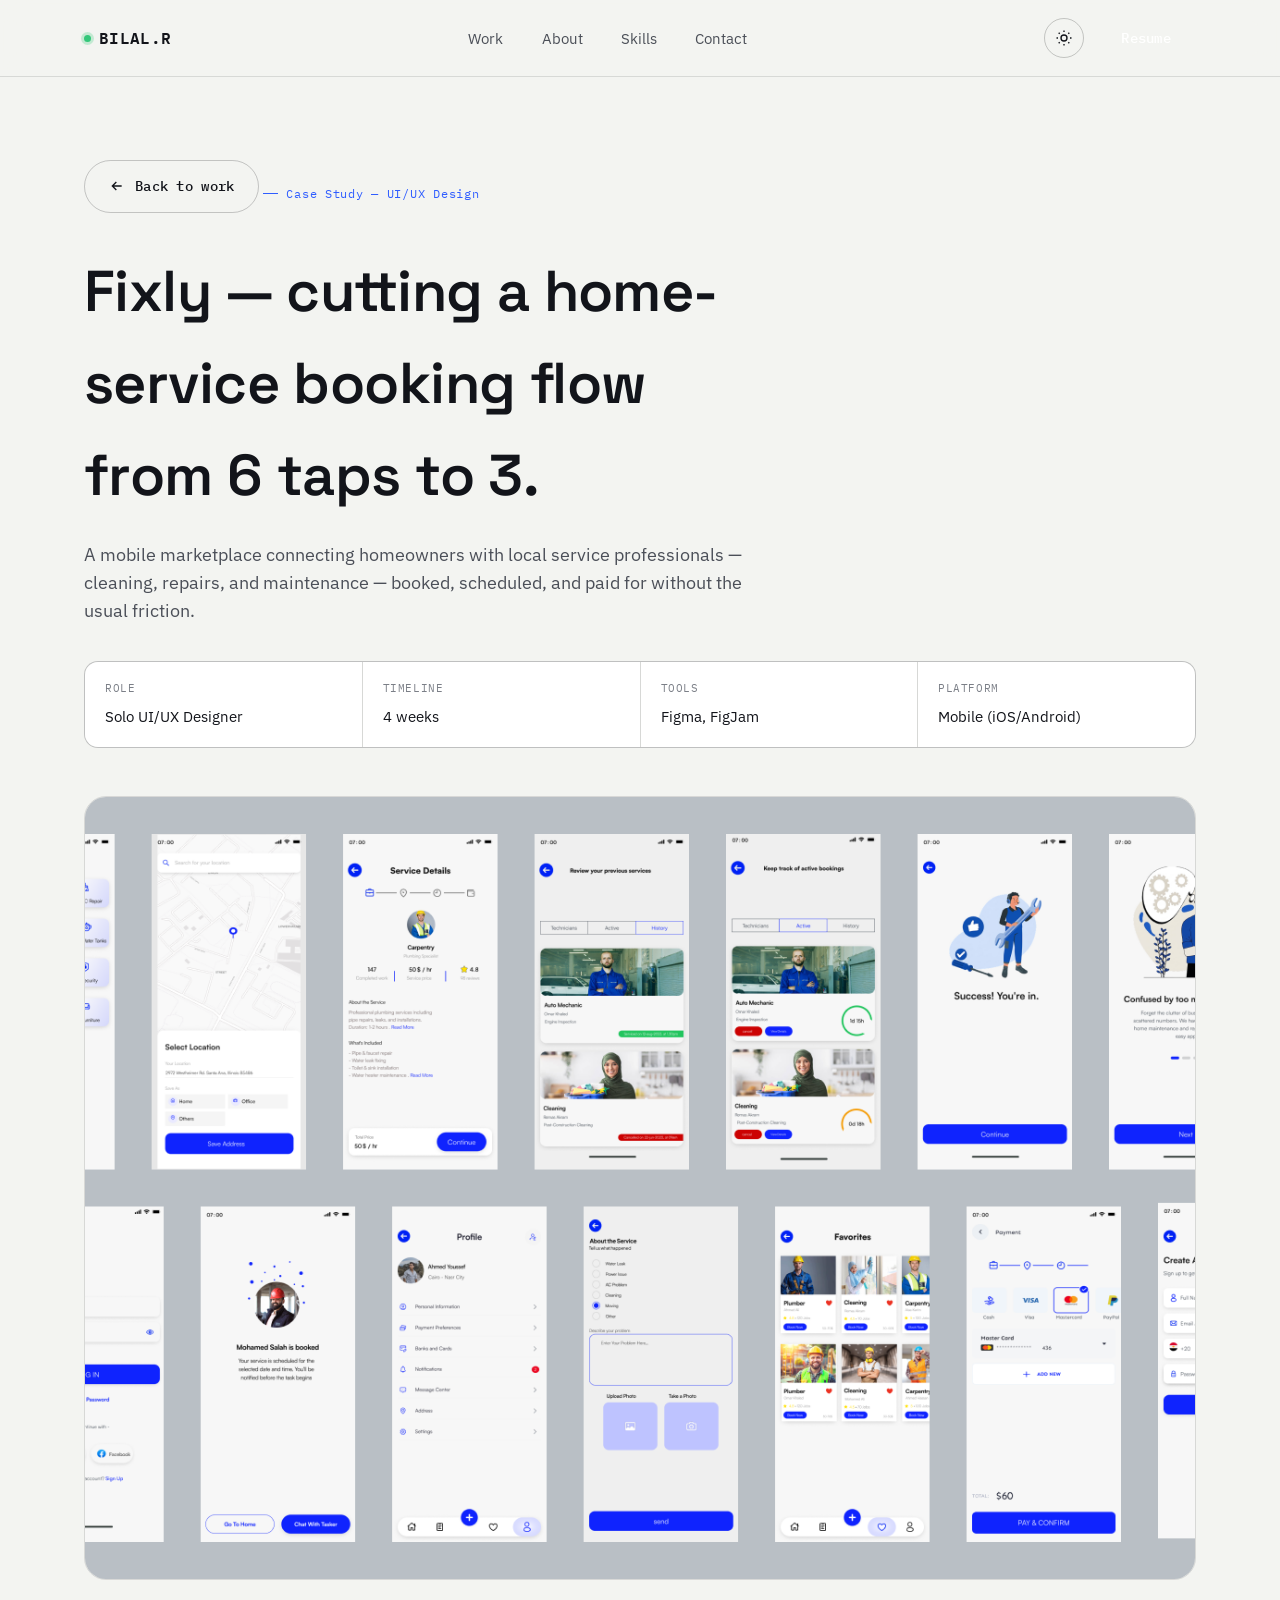
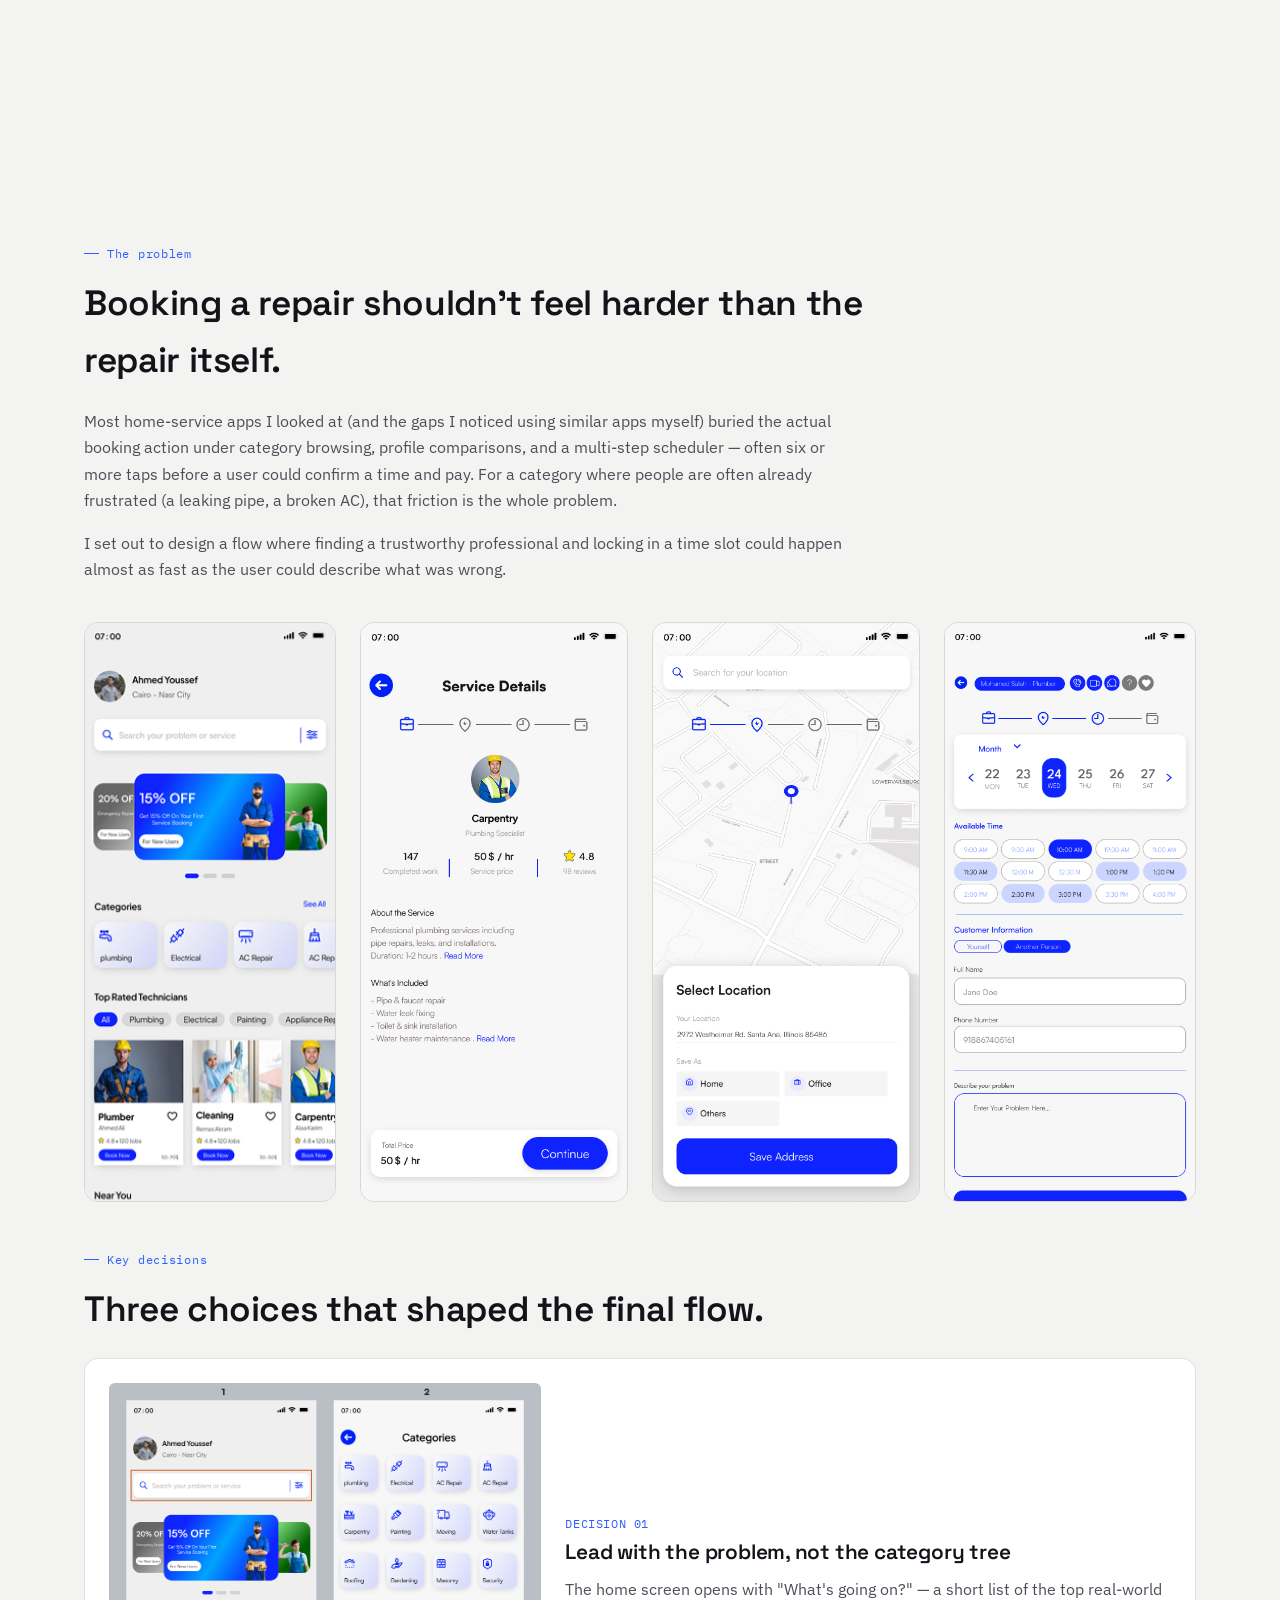
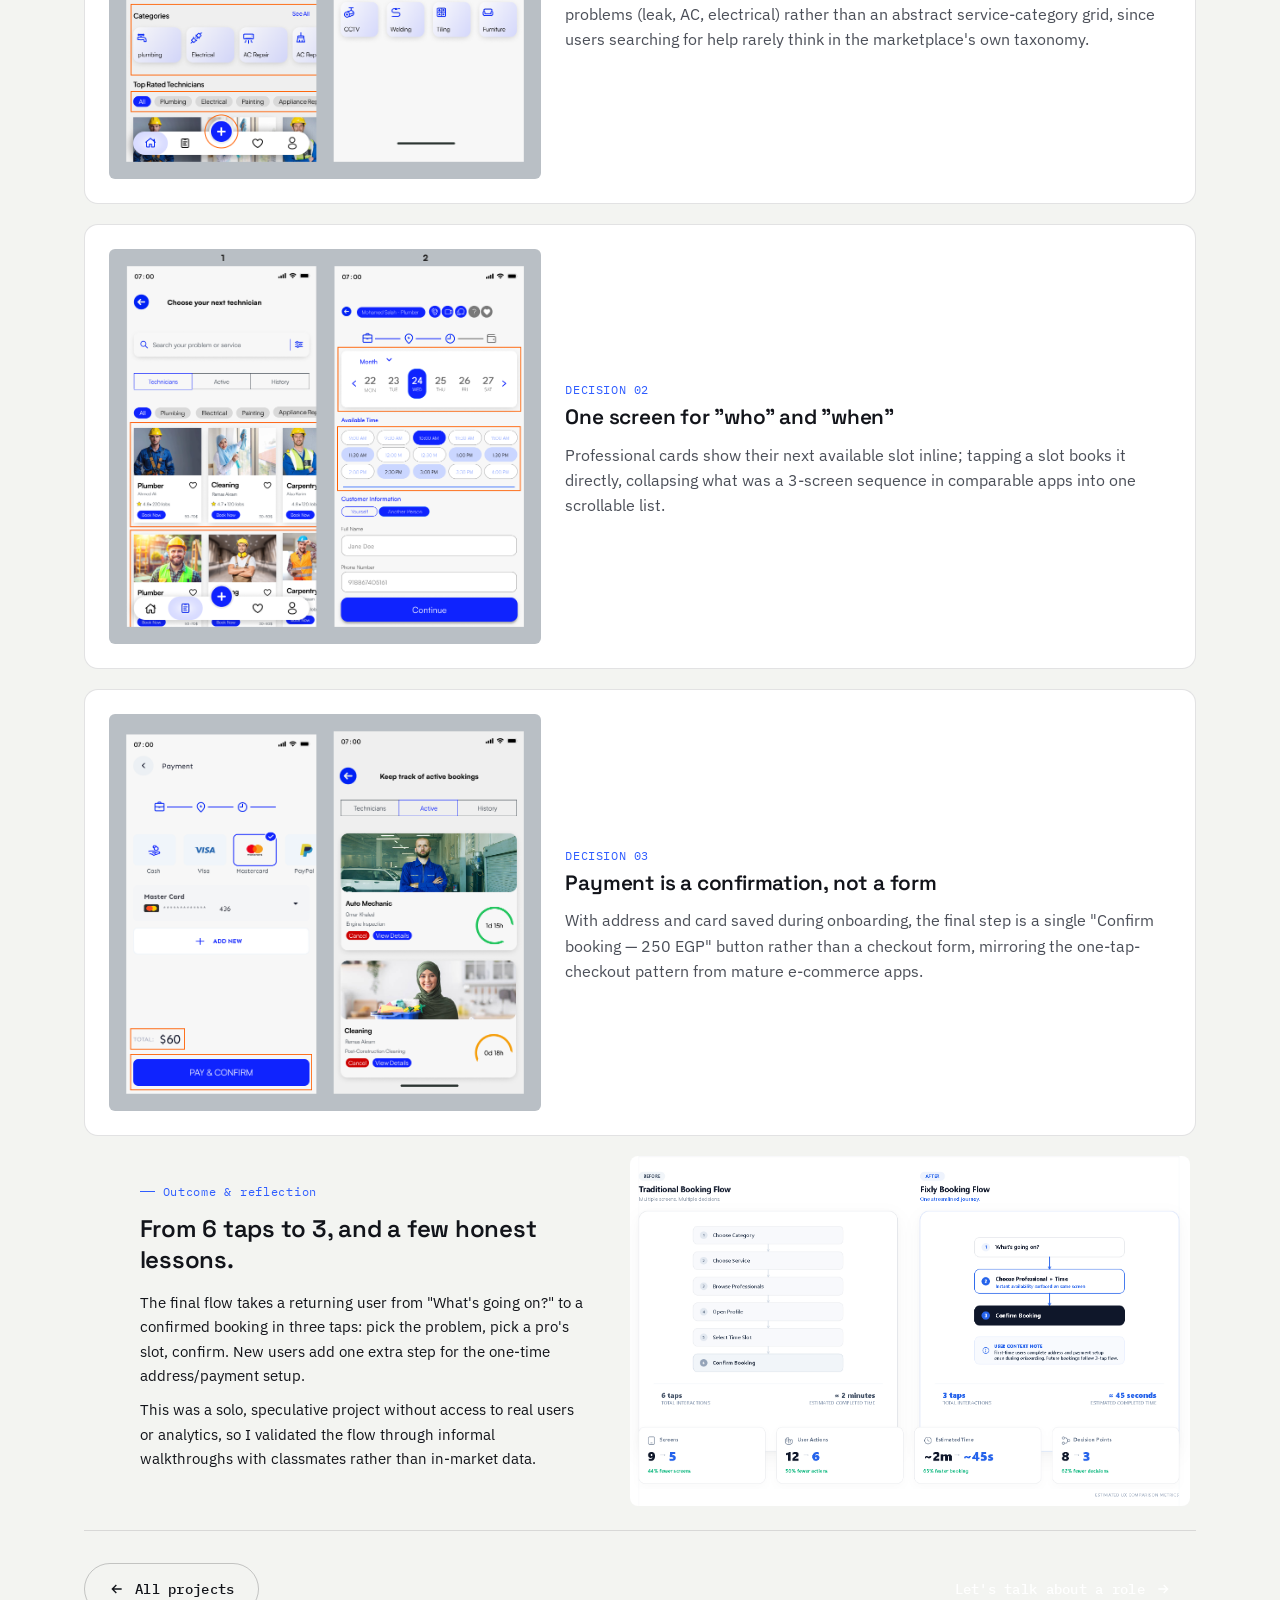
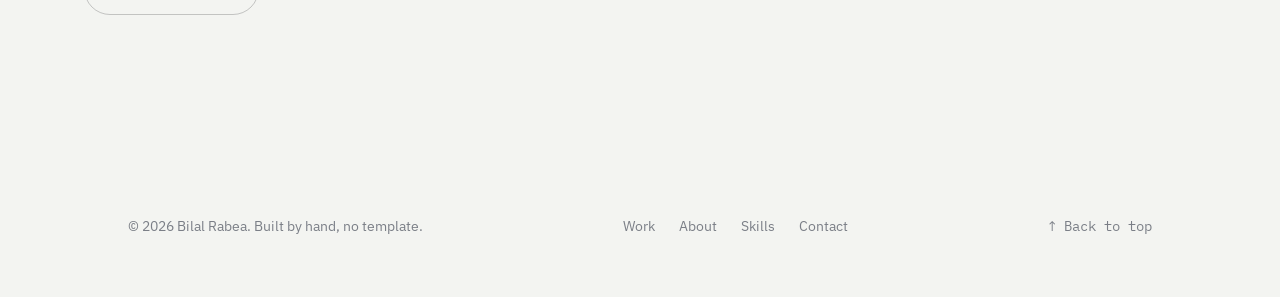
==== commit 6b47b176: "Update stylesheet link with version query parameter" ====
--- a/case-study-fixly.html
+++ b/case-study-fixly.html
@@ -5,7 +5,7 @@
 <meta name="viewport" content="width=device-width, initial-scale=1" />
 <title>Fixly — Case Study — Bilal Rabea</title>
 <meta name="description" content="Case study: Fixly, an on-demand home services marketplace app. Problem, process, key decisions, and outcome." />
-<link rel="stylesheet" href="css/styles.css" />
+<link rel="stylesheet" href="css/styles.css?v=2" />
 </head>
 <body>
 <a class="skip-link" href="#main">Skip to content</a>
--- a/css/styles.css
+++ b/css/styles.css
@@ -25,7 +25,7 @@
   --color-line: rgba(18, 20, 26, 0.12);
   --color-line-strong: rgba(18, 20, 26, 0.22);
   --color-accent: #2F5DFF;
-  --color-accent-strong: #223FCC;
+  /* --color-accent-strong: #223FCC; */
   --color-accent-tint: #E7ECFF;
   --color-led: #34C77A;
 
@@ -1349,7 +1349,7 @@
         font-size: 1.6rem !important;
     }
     .manipulation-card {
-        aspect-ratio: 16 / 10;
+        aspect-ratio: 18 / 10;
     }
 }
 
@@ -1438,4 +1438,59 @@
     position: relative;
     margin-top: 1rem;
   }
-}+}
+
+/* كارت الصورة الأساسي */
+.manipulation-card {
+    width: 100%;
+    border-radius: var(--radius-md);
+    overflow: hidden;
+    border: 1px solid var(--color-line);
+    background: var(--color-surface-sunken);
+    
+    /* 🛠️ ضف هذا السطر لضمان إلغاء المسافات السفلية الدقيقة */
+    line-height: 0; 
+}
+
+.manipulation-card img {
+    width: 100%;
+    
+    /* 🛠️ أهم سطر: تأكد من أن الارتفاع تلقائي */
+    height: auto !important; 
+    
+    display: block;
+    
+    /* 🛠️ في الموبايل، نستخدم contain للحفاظ على الأبعاد كاملة */
+    object-fit: contain; 
+    
+    transition: transform var(--dur-slow) var(--ease-standard);
+    cursor: zoom-in;
+}
+
+.manipulation-card:hover img {
+    transform: scale(1.02);
+}
+
+/* 📱 ضبط خاص بالموبايل (Media Query) */
+@media (max-width: 768px) {
+    .manipulation-card {
+        /* 🛠️ إجبار الارتفاع على أن يكون تلقائيًا */
+        height: auto !important;
+        
+        /* 🛠️ إزالة أي min-height قد تكون موروثة */
+        min-height: unset !important; 
+        
+        /* 🛠️ إذا كان اللون يضايقك، اجعله شفافًا هنا */
+        background: transparent; 
+        
+        /* 🛠️ إلغاء أي padding داخلي للحاوية */
+        padding: 0 !important; 
+    }
+
+    .manipulation-card img {
+        /* 🛠️ تأكيد إضافي لأبعاد الصورة في الموبايل */
+        width: 100%;
+        height: auto !important;
+        object-fit: contain; 
+    }
+}
